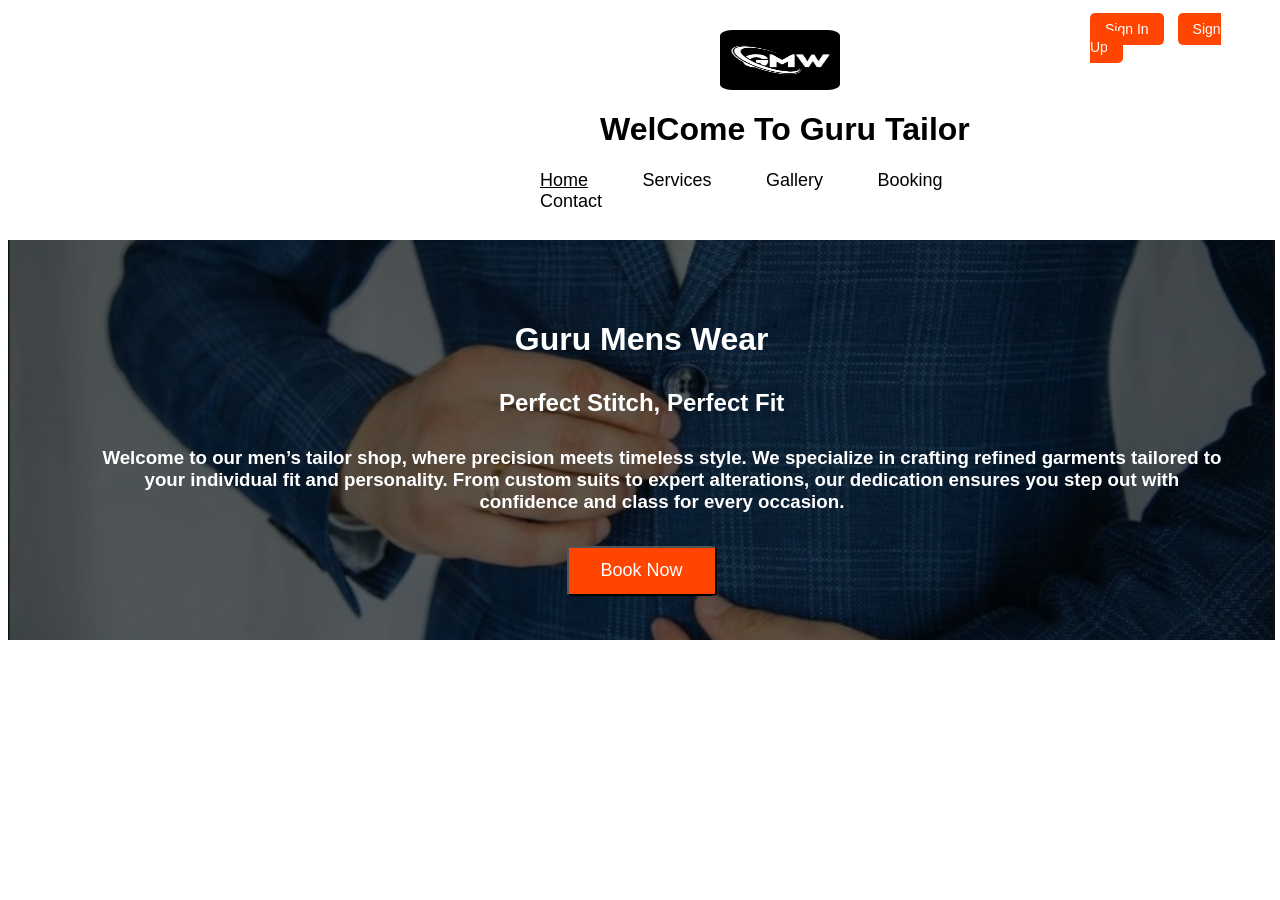
==== index.html @ c1e86f71 "First commit" ====
<!DOCTYPE html>
<html lang="en">
<head>
    <meta charset="UTF-8">
    <meta name="viewport" content="width=device-width, initial-scale=1.0">
    <link rel="stylesheet" href="homepage.css">
    <title>Guru Tailor</title>
    
</head>
<body>
    <div class="auth-buttons">
    <a href="signin.html" class="btn" style="background-color:orangered;">Sign In</a>
    <a href="signup.html" class="btn" style="background-color:orangered;">Sign Up</a>
</div>   
    <img src="logo gmw.jpg" style="height:60px; width:120px;border-radius:10%; position:absolute;left:720px;top:30px;" >
    <h1 id="greeting" label="greeting">WelCome To Guru Tailor</h1>
    <div id="negation">
        <a style="text-decoration: underline;" href="index.html">Home</a>
        <a href="service.html">Services</a>
        <a href="Gallery.html">Gallery</a>
        <a href="booking.html">Booking</a>
        <a href="ourcontact.html">Contact</a>
</div>
    <div id="body">
        <h1 style="height:36px; position:relative;top:60px;">Guru Mens Wear</h1>
        <h2 style="font-weight: bold ;position:relative;top:70px;">Perfect Stitch, Perfect Fit</h2>
        <h3 style="height:20px; position:relative;top:80px;left:90px;width:89%">Welcome to our men’s tailor shop, where precision meets timeless style. We specialize in crafting refined garments tailored to your individual fit and personality. From custom suits to expert alterations, our dedication ensures you step out with confidence and class for every occasion.</h3>
    
        <button onclick="window.location.href='order.html'" style="background-color:orangered;width:150px;height:50px;border-radius:5%;  color: white;font-size: large;position:relative;top: 140px;">Book Now</button>

    </div>
</body>
</html>
---- homepage.css ----
body {
    margin: 0;
    overflow-x: hidden;
}
#greeting{
    position:absolute;
    left:600px;
    top:90px;
font-family: 'Trebuchet MS', 'Lucida Sans Unicode', 'Lucida Grande', 'Lucida Sans', Arial, sans-serif;
}
#negation{
    font-size:large;
    position:absolute;
    top:170px;
    left:540px;
        width:545px;

}
a{
    margin-right:50px;
    font-family:'Gill Sans', 'Gill Sans MT', Calibri, 'Trebuchet MS', sans-serif;
    text-decoration: none;
    color:black;
    
}
#body{
    background-image: linear-gradient(rgba(0,0,0,0.5), rgba(0,0,0,0.5)),url(back.jpg);
     height: 400px;
    background-size: cover;
    background-position: center;
    color:white;
    position:absolute;
    top:240px;
    font-family:'Segoe UI', Tahoma, Geneva, Verdana, sans-serif;
    width:99%;
    left:8px;
    text-align:center;
}

.auth-buttons {
    position:absolute;
    top:20px;
    right: 20px;
    height:auto;
    width:170px;
}


.btn {
    
    color: white;
    padding: 8px 15px;
    text-decoration: none;
    margin-right: 10px;
    border-radius: 5px;
    font-size: 14px;
    font-weight: 500;
}
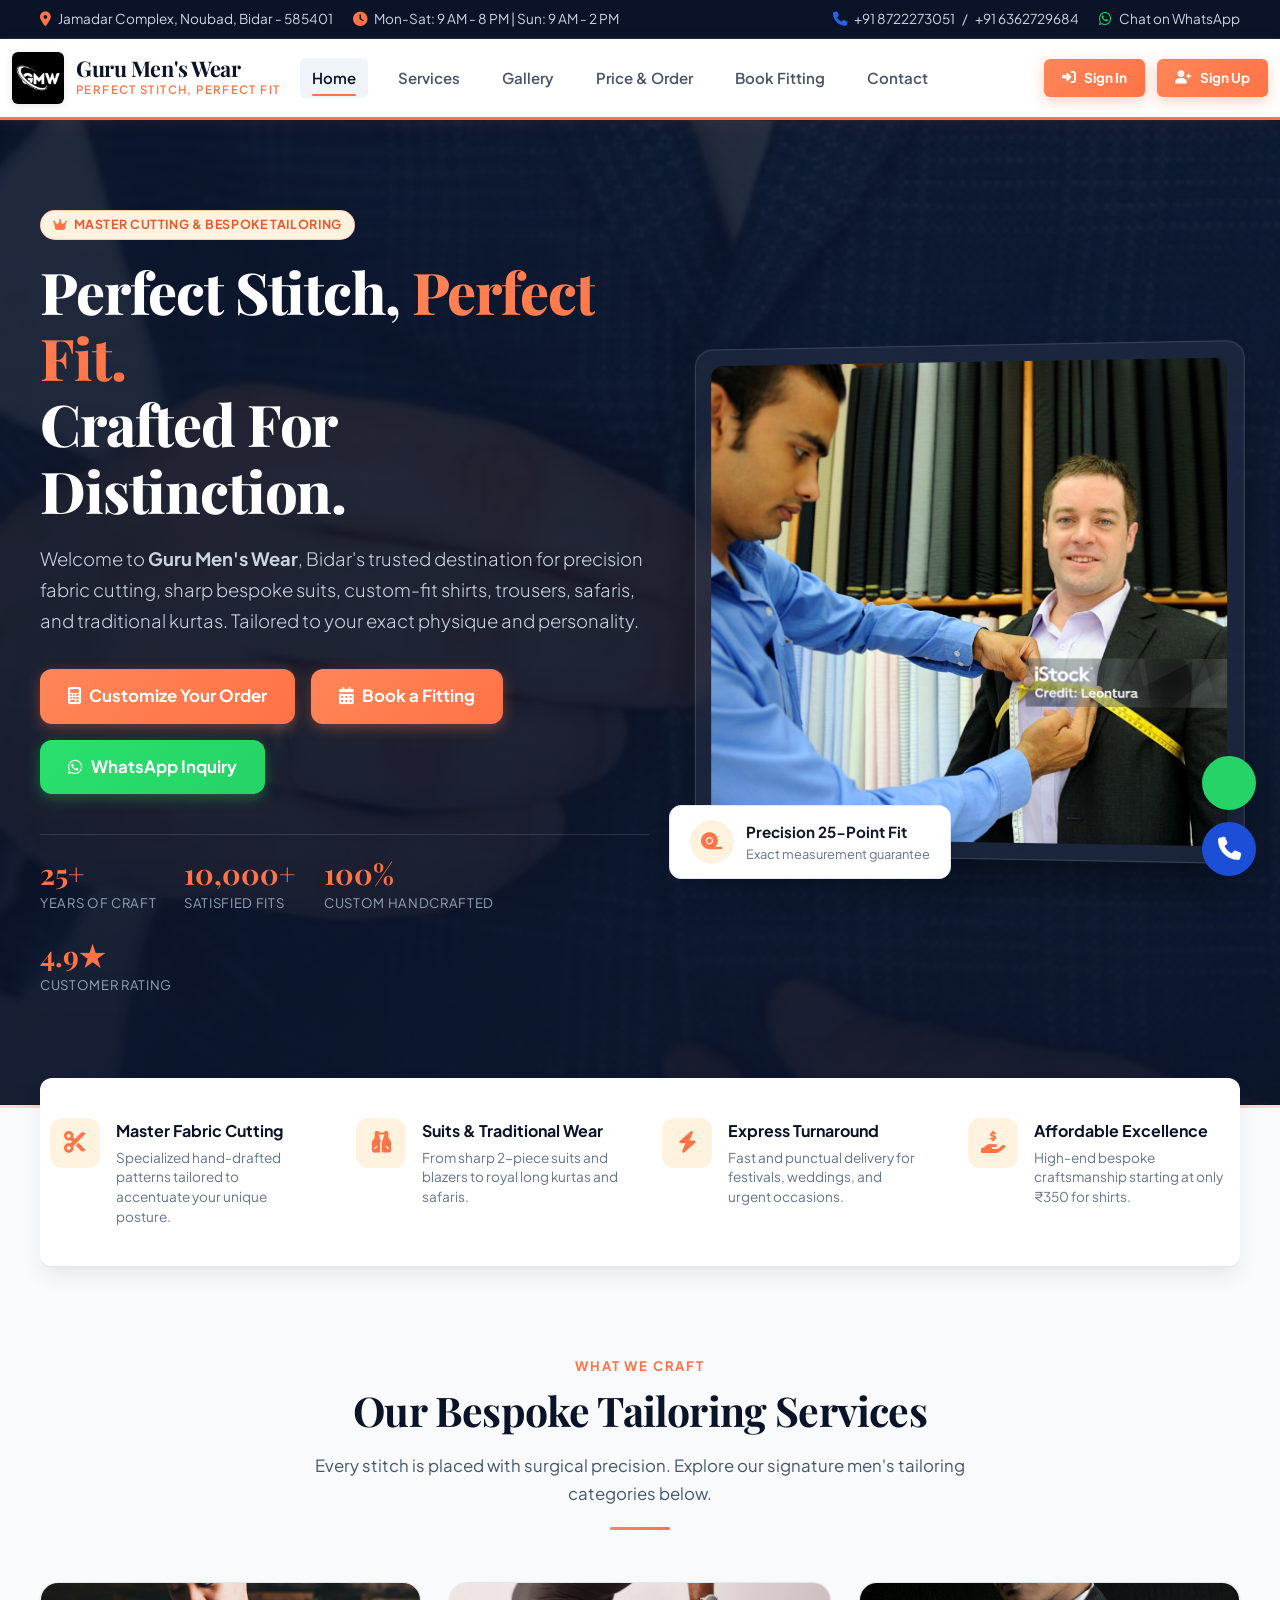
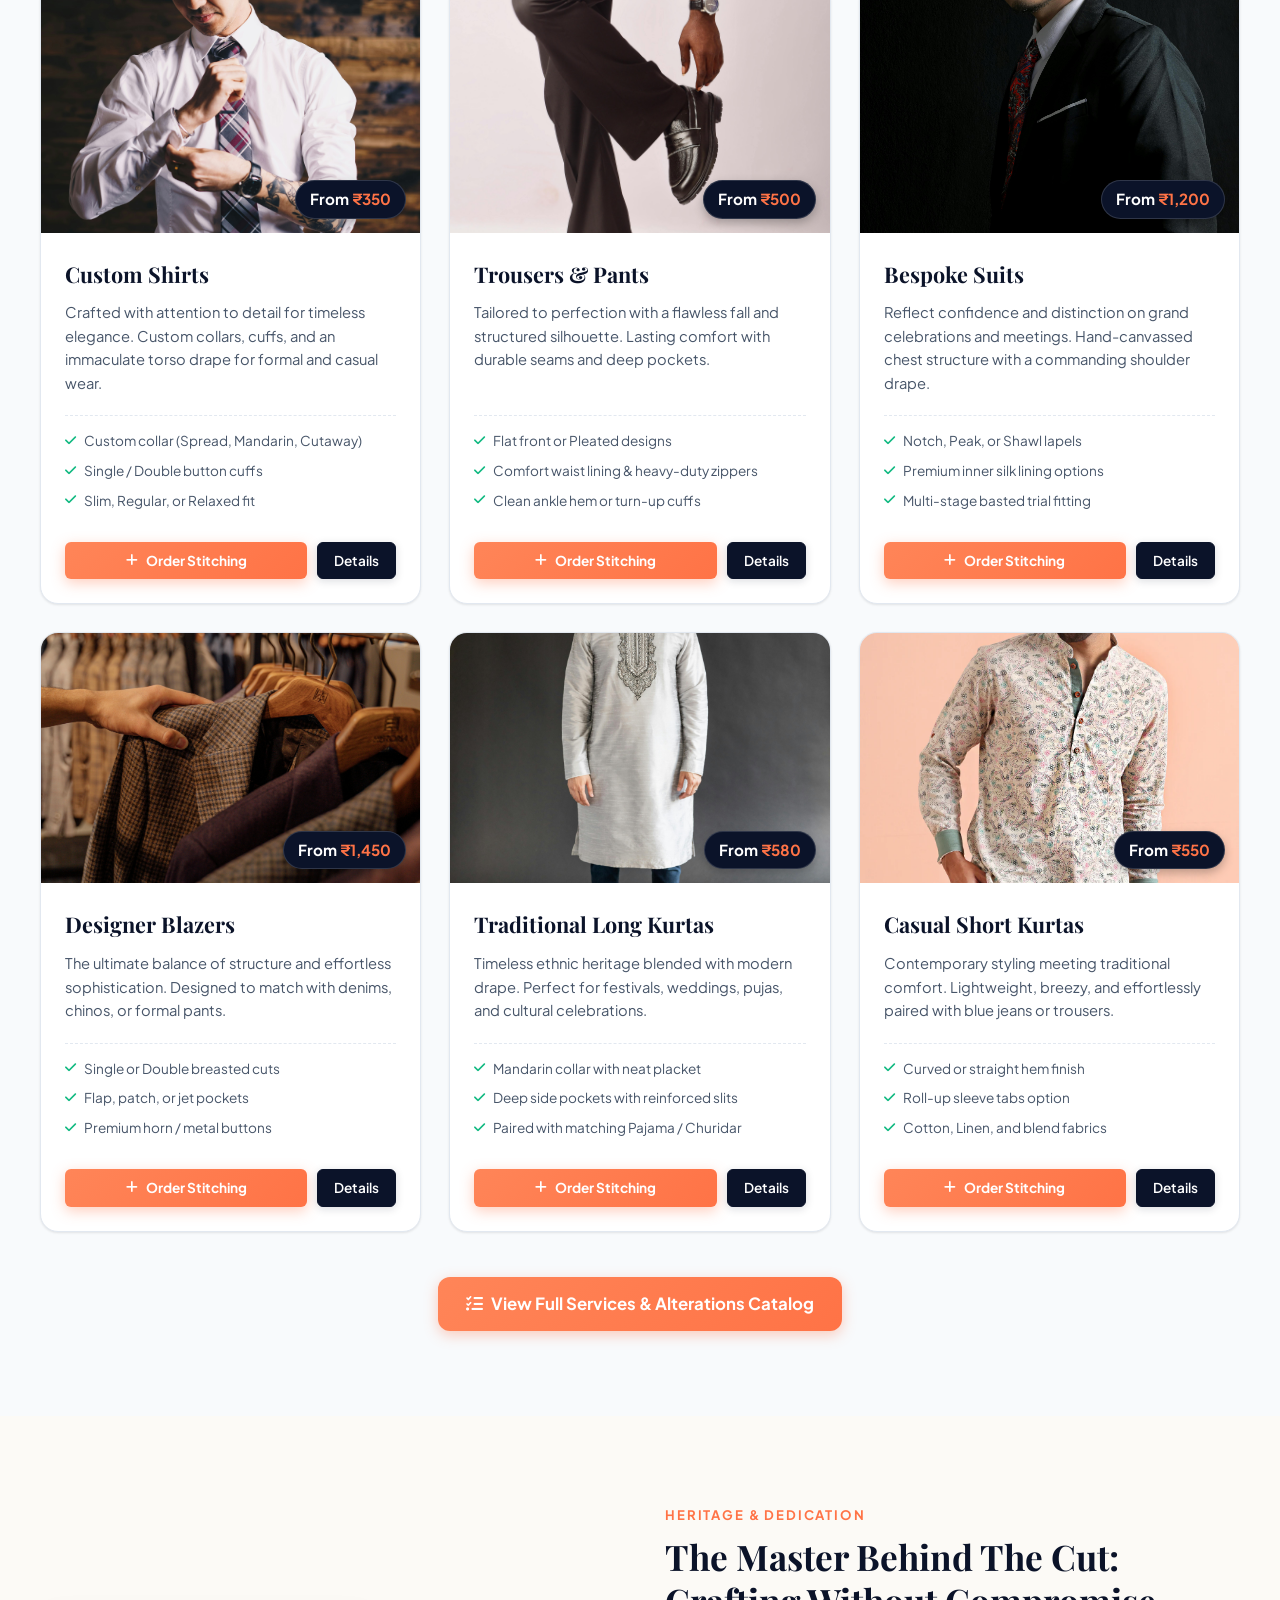
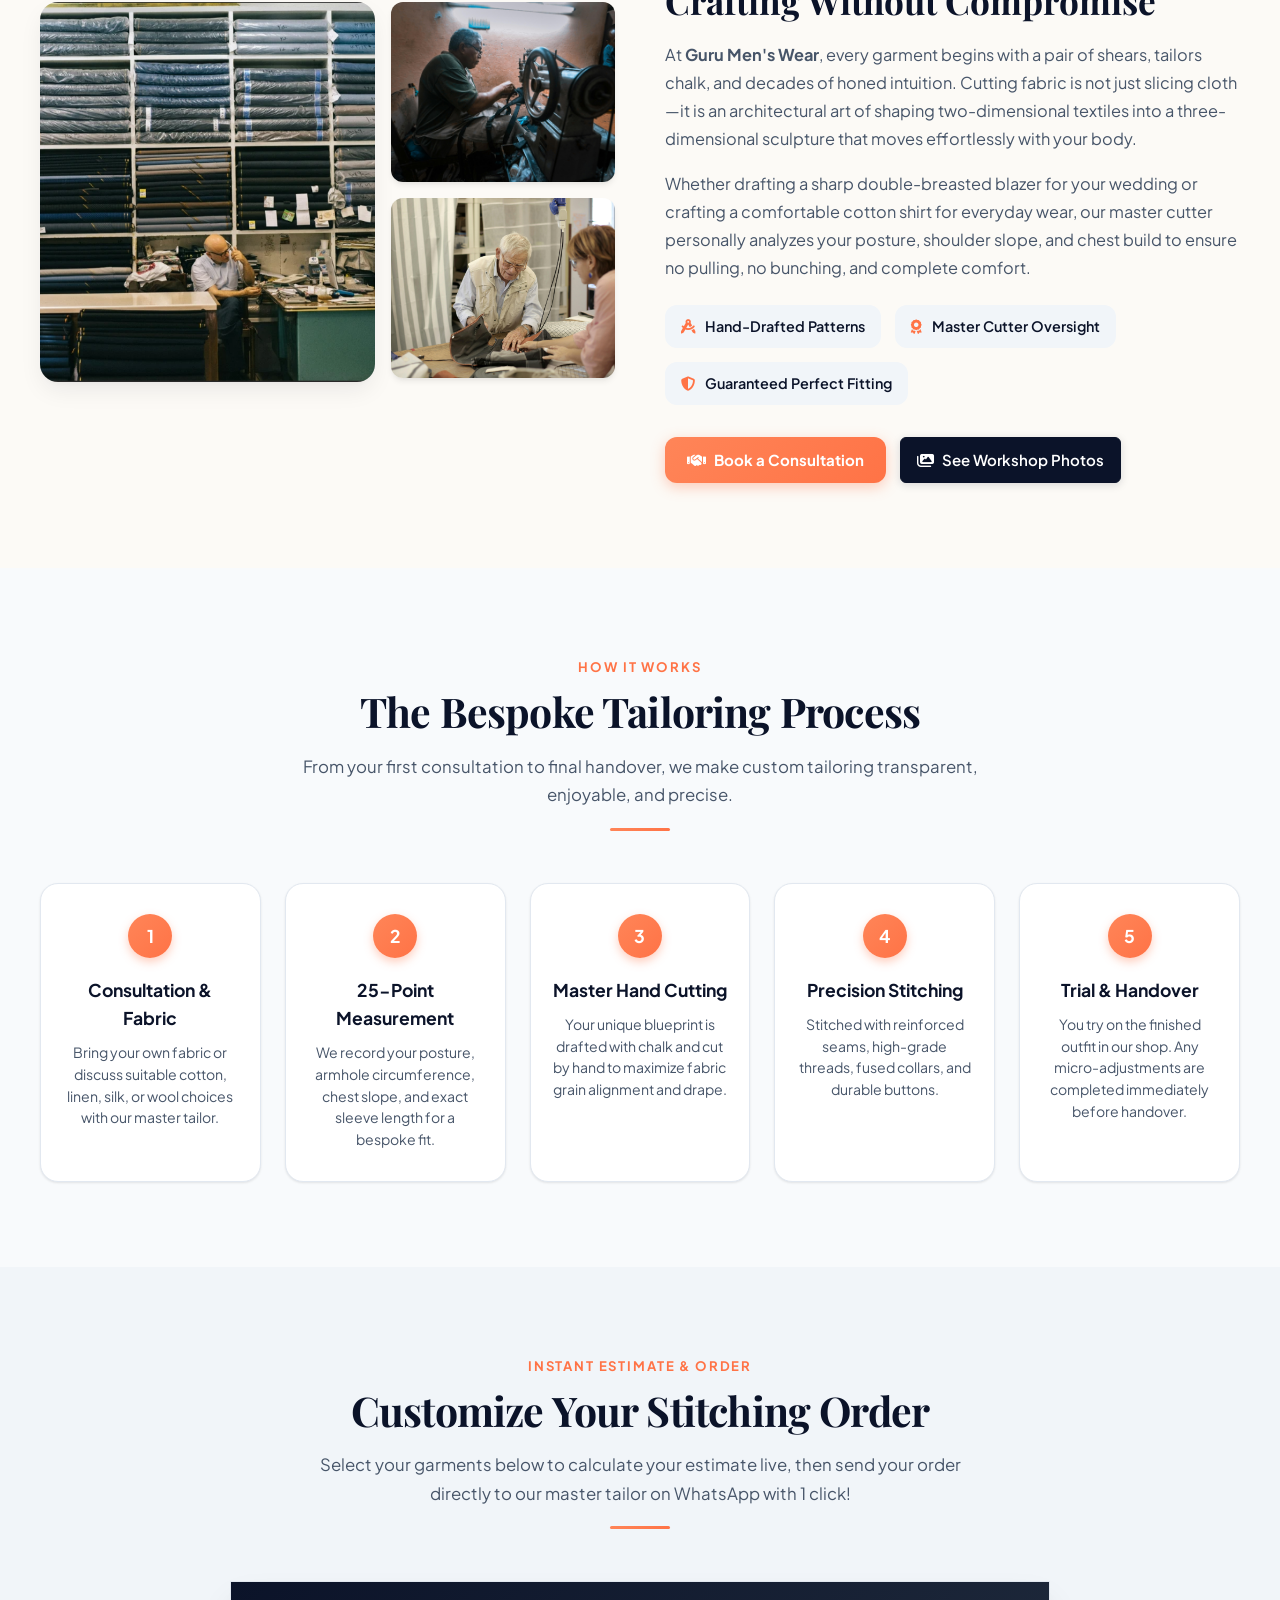
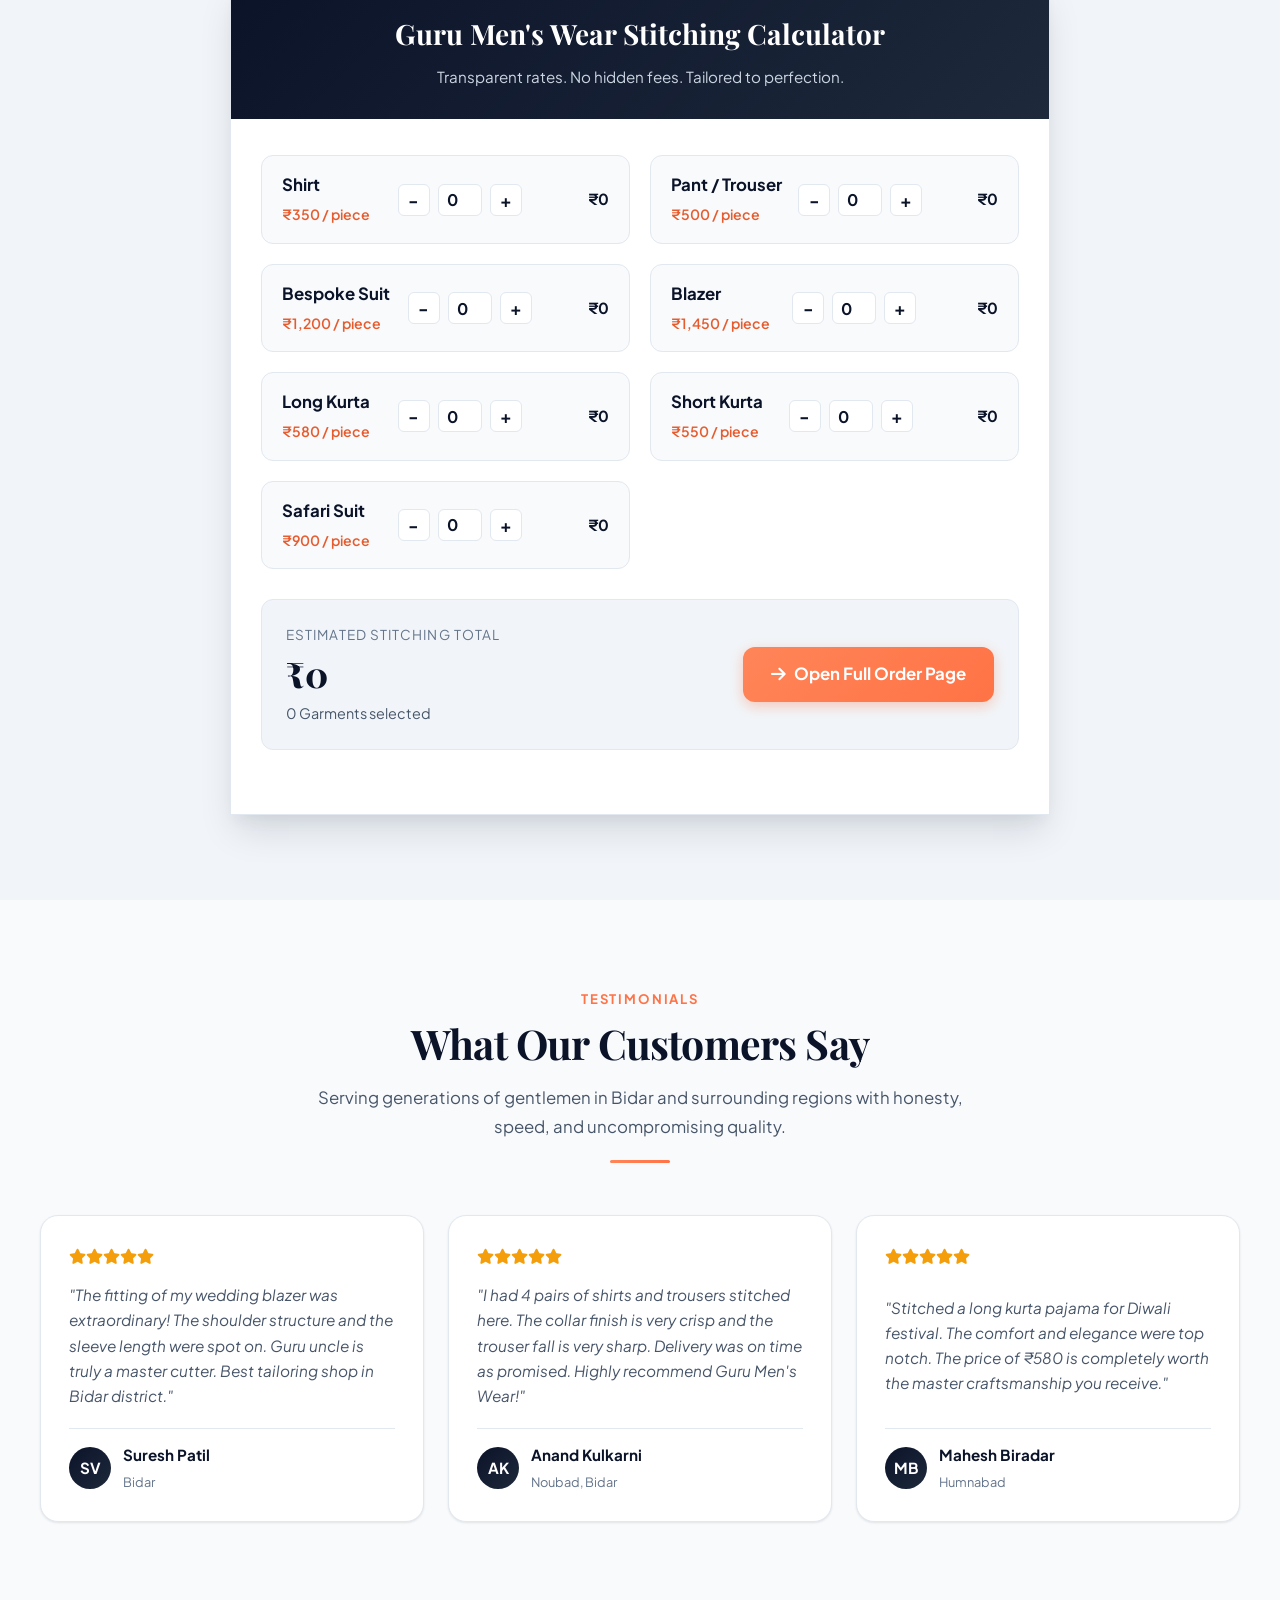
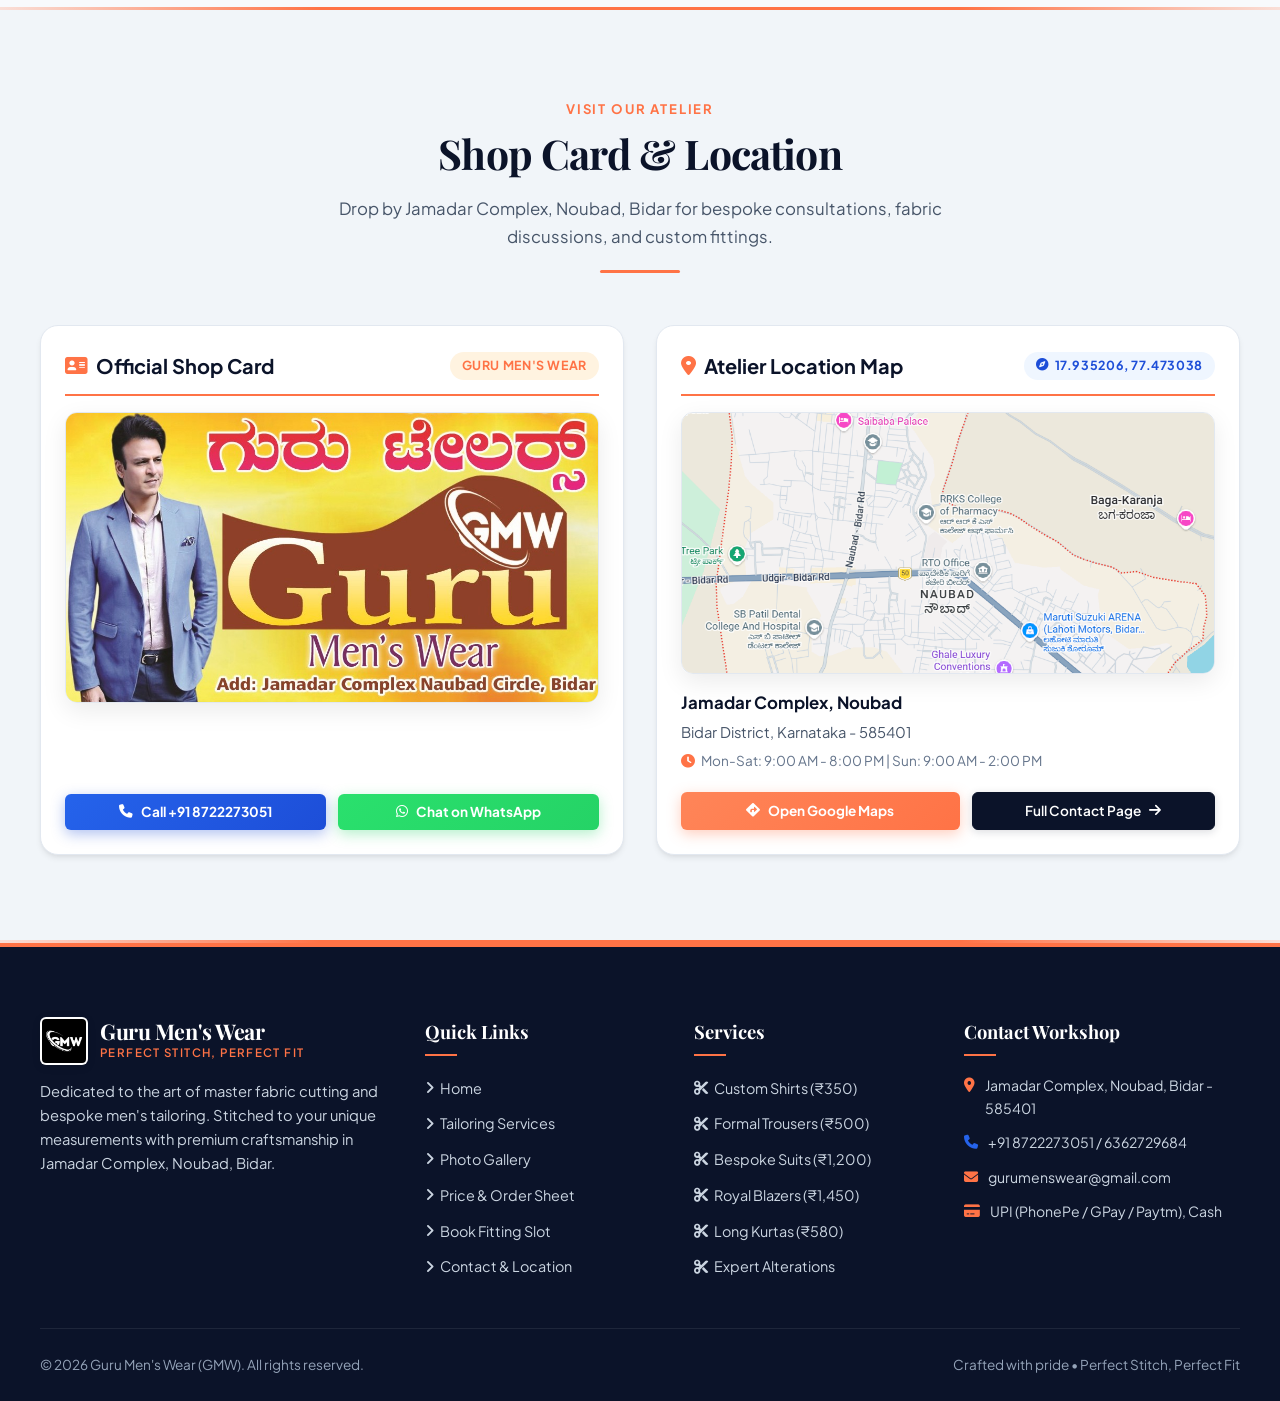
==== commit 3c0de667: "THis is our shop" ====
--- a/index.html
+++ b/index.html
@@ -3,31 +3,763 @@
 <head>
     <meta charset="UTF-8">
     <meta name="viewport" content="width=device-width, initial-scale=1.0">
-    <link rel="stylesheet" href="homepage.css">
-    <title>Guru Tailor</title>
+    <title>Guru Men's Wear | Master Tailoring & Bespoke Stitching | Bidar</title>
+    <meta name="description" content="Guru Men's Wear - Expert fabric cutting and bespoke tailoring in Jamadar Complex, Noubad, Bidar - 585401. Perfect fit suits, shirts, trousers, safaris, and traditional kurtas.">
     
+    <!-- Google Fonts & Font Awesome 6 -->
+    <link rel="stylesheet" href="https://cdnjs.cloudflare.com/ajax/libs/font-awesome/6.5.1/css/all.min.css">
+    <link rel="stylesheet" href="css/style.css?v=20260929_01">
 </head>
 <body>
-    <div class="auth-buttons">
-    <a href="signin.html" class="btn" style="background-color:orangered;">Sign In</a>
-    <a href="signup.html" class="btn" style="background-color:orangered;">Sign Up</a>
-</div>   
-    <img src="logo gmw.jpg" style="height:60px; width:120px;border-radius:10%; position:absolute;left:720px;top:30px;" >
-    <h1 id="greeting" label="greeting">WelCome To Guru Tailor</h1>
-    <div id="negation">
-        <a style="text-decoration: underline;" href="index.html">Home</a>
-        <a href="service.html">Services</a>
-        <a href="Gallery.html">Gallery</a>
-        <a href="booking.html">Booking</a>
-        <a href="ourcontact.html">Contact</a>
-</div>
-    <div id="body">
-        <h1 style="height:36px; position:relative;top:60px;">Guru Mens Wear</h1>
-        <h2 style="font-weight: bold ;position:relative;top:70px;">Perfect Stitch, Perfect Fit</h2>
-        <h3 style="height:20px; position:relative;top:80px;left:90px;width:89%">Welcome to our men’s tailor shop, where precision meets timeless style. We specialize in crafting refined garments tailored to your individual fit and personality. From custom suits to expert alterations, our dedication ensures you step out with confidence and class for every occasion.</h3>
-    
-        <button onclick="window.location.href='order.html'" style="background-color:orangered;width:150px;height:50px;border-radius:5%;  color: white;font-size: large;position:relative;top: 140px;">Book Now</button>
-
+
+    <!-- TOP ANNOUNCEMENT BAR -->
+    <header class="top-bar">
+        <div class="container">
+            <div class="top-bar-left">
+                <span class="top-bar-item"><i class="fa-solid fa-location-dot"></i> Jamadar Complex, Noubad, Bidar - 585401</span>
+                <span class="top-bar-item"><i class="fa-solid fa-clock"></i> Mon-Sat: 9 AM - 8 PM | Sun: 9 AM - 2 PM</span>
+            </div>
+            <div class="top-bar-right">
+                <span class="top-bar-item"><i class="fa-solid fa-phone" style="color: #2563eb !important;"></i> <a href="tel:+918722273051">+91 8722273051</a> / <a href="tel:+916362729684">+91 6362729684</a></span>
+                <span class="top-bar-item"><i class="fa-brands fa-whatsapp" style="color: #25d366 !important;"></i> <a href="https://wa.me/918722273051" target="_blank">Chat on WhatsApp</a></span>
+            </div>
+        </div>
+    </header>
+
+    <!-- STICKY NAVBAR -->
+    <nav class="navbar">
+        <div class="container">
+            <a href="index.html" class="brand-logo">
+                <img src="logo gmw.jpg" alt="Guru Men's Wear Logo">
+                <div class="brand-text">
+                    <span class="brand-title">Guru Men's Wear</span>
+                    <span class="brand-tagline">Perfect Stitch, Perfect Fit</span>
+                </div>
+            </a>
+
+            <!-- Desktop Menu (Single Line Aligned) -->
+            <ul class="nav-menu">
+                <li><a href="index.html" class="nav-link active">Home</a></li>
+                <li><a href="service.html" class="nav-link">Services</a></li>
+                <li><a href="gallery.html" class="nav-link">Gallery</a></li>
+                <li><a href="order.html" class="nav-link">Price & Order</a></li>
+                <li><a href="booking.html" class="nav-link">Book Fitting</a></li>
+                <li><a href="ourcontact.html" class="nav-link">Contact</a></li>
+            </ul>
+
+            <!-- ACTION BUTTONS: SIGN IN & SIGN UP (MOVED TO RIGHT) -->
+            <div class="nav-actions">
+                <a href="signin.html" class="btn btn-sm" style="background-color: #ff7346 !important; color: #ffffff !important; font-weight: 700; padding: 8px 18px; border-radius: 6px;"><i class="fa-solid fa-right-to-bracket"></i> Sign In</a>
+                <a href="signup.html" class="btn btn-sm" style="background-color: #ff7346 !important; color: #ffffff !important; font-weight: 700; padding: 8px 18px; border-radius: 6px;"><i class="fa-solid fa-user-plus"></i> Sign Up</a>
+                <button class="mobile-toggle" aria-label="Toggle navigation menu">
+                    <i class="fa-solid fa-bars"></i>
+                </button>
+            </div>
+        </div>
+    </nav>
+
+    <!-- MOBILE NAVIGATION DRAWER -->
+    <div class="mobile-nav">
+        <div class="mobile-nav-content">
+            <div class="brand-logo" style="margin-bottom: 15px;">
+                <img src="logo gmw.jpg" alt="Guru Men's Wear" style="height: 48px;">
+                <div class="brand-text">
+                    <span class="brand-title" style="font-size: 1.15rem;">Guru Men's Wear</span>
+                    <span class="brand-tagline">Perfect Stitch, Perfect Fit</span>
+                </div>
+            </div>
+            <div style="display: flex; gap: 8px; margin-bottom: 12px;">
+                <a href="signin.html" class="btn btn-sm" style="flex: 1; background-color: #ff7346 !important; color: white !important;"><i class="fa-solid fa-right-to-bracket"></i> Sign In</a>
+                <a href="signup.html" class="btn btn-sm" style="flex: 1; background-color: #ff7346 !important; color: white !important;"><i class="fa-solid fa-user-plus"></i> Sign Up</a>
+            </div>
+            <a href="index.html" class="mobile-nav-link active"><i class="fa-solid fa-house"></i> Home</a>
+            <a href="service.html" class="mobile-nav-link"><i class="fa-solid fa-shirt"></i> Services & Pricing</a>
+            <a href="gallery.html" class="mobile-nav-link"><i class="fa-solid fa-images"></i> Work & Shop Gallery</a>
+            <a href="order.html" class="mobile-nav-link"><i class="fa-solid fa-calculator"></i> Price & Order Calculator</a>
+            <a href="booking.html" class="mobile-nav-link"><i class="fa-solid fa-calendar-check"></i> Book an Appointment</a>
+            <a href="ourcontact.html" class="mobile-nav-link"><i class="fa-solid fa-location-dot"></i> Contact & Location</a>
+            <hr style="border: 0; border-top: 1px solid var(--border-color); margin: 10px 0;">
+            <a href="https://wa.me/918722273051" class="btn btn-whatsapp" target="_blank"><i class="fa-brands fa-whatsapp"></i> Chat with Master Tailor</a>
+            <a href="tel:+918722273051" class="btn btn-call" style="background-color: #1d4ed8 !important;"><i class="fa-solid fa-phone"></i> Call Shop Now</a>
+        </div>
     </div>
+
+    <!-- HERO SECTION -->
+    <header class="hero">
+        <div class="container">
+            <div class="hero-grid">
+                <div class="hero-content">
+                    <div class="hero-pill">
+                        <span class="badge badge-gold" style="background: #fff3e0; color: #e65c2e; border: 1px solid rgba(255,115,70,0.3);"><i class="fa-solid fa-crown" style="color: #ff7346;"></i> Master Cutting & Bespoke Tailoring</span>
+                    </div>
+                    <h1 class="hero-title">
+                        Perfect Stitch, <span style="background: linear-gradient(135deg, #ff8558 0%, #ff7346 100%); -webkit-background-clip: text; -webkit-text-fill-color: transparent;">Perfect Fit.</span><br>Crafted For Distinction.
+                    </h1>
+                    <p class="hero-subtitle">
+                        Welcome to <strong>Guru Men's Wear</strong>, Bidar's trusted destination for precision fabric cutting, sharp bespoke suits, custom-fit shirts, trousers, safaris, and traditional kurtas. Tailored to your exact physique and personality.
+                    </p>
+                    <div class="hero-actions">
+                        <a href="order.html" class="btn btn-lg" style="background-color: #ff7346 !important; color: #ffffff !important; font-weight: 700;"><i class="fa-solid fa-calculator"></i> Customize Your Order</a>
+                        <a href="booking.html" class="btn btn-lg" style="background-color: #ff7346 !important; color: #ffffff !important; font-weight: 700;"><i class="fa-solid fa-calendar-days"></i> Book a Fitting</a>
+                        <a href="https://wa.me/918722273051?text=Hello%20Guru%20Mens%20Wear,%20I%20would%20like%20to%20inquire%20about%20tailoring%20services." target="_blank" class="btn btn-whatsapp btn-lg"><i class="fa-brands fa-whatsapp"></i> WhatsApp Inquiry</a>
+                    </div>
+                    <div class="hero-stats">
+                        <div class="stat-item">
+                            <span class="stat-number">25+</span>
+                            <span class="stat-label">Years of Craft</span>
+                        </div>
+                        <div class="stat-item">
+                            <span class="stat-number">10,000+</span>
+                            <span class="stat-label">Satisfied Fits</span>
+                        </div>
+                        <div class="stat-item">
+                            <span class="stat-number">100%</span>
+                            <span class="stat-label">Custom Handcrafted</span>
+                        </div>
+                        <div class="stat-item">
+                            <span class="stat-number">4.9★</span>
+                            <span class="stat-label">Customer Rating</span>
+                        </div>
+                    </div>
+                </div>
+
+                <!-- Visual Showcase Card -->
+                <div class="hero-card-preview">
+                    <div class="hero-card-main">
+                        <img src="b 1 measure.jpg" alt="Master tailor taking measurements" class="hero-card-img">
+                    </div>
+                    <div class="hero-float-badge">
+                        <div class="hero-float-icon">
+                            <i class="fa-solid fa-tape"></i>
+                        </div>
+                        <div>
+                            <div style="font-weight: 700; font-size: 0.95rem;">Precision 25-Point Fit</div>
+                            <div style="font-size: 0.8rem; color: var(--text-muted);">Exact measurement guarantee</div>
+                        </div>
+                    </div>
+                </div>
+            </div>
+        </div>
+    </header>
+
+    <!-- FULL ORANGE LINE TERMINAL -->
+    <div class="terminal-orange-line"></div>
+
+    <!-- TRUST & HIGHLIGHTS STRIP -->
+    <div class="container">
+        <section class="features-strip">
+            <div class="features-grid">
+                <div class="feature-box">
+                    <div class="feature-icon-wrap"><i class="fa-solid fa-scissors"></i></div>
+                    <div class="feature-info">
+                        <h4>Master Fabric Cutting</h4>
+                        <p>Specialized hand-drafted patterns tailored to accentuate your unique posture.</p>
+                    </div>
+                </div>
+                <div class="feature-box">
+                    <div class="feature-icon-wrap"><i class="fa-solid fa-vest"></i></div>
+                    <div class="feature-info">
+                        <h4>Suits & Traditional Wear</h4>
+                        <p>From sharp 2-piece suits and blazers to royal long kurtas and safaris.</p>
+                    </div>
+                </div>
+                <div class="feature-box">
+                    <div class="feature-icon-wrap"><i class="fa-solid fa-bolt"></i></div>
+                    <div class="feature-info">
+                        <h4>Express Turnaround</h4>
+                        <p>Fast and punctual delivery for festivals, weddings, and urgent occasions.</p>
+                    </div>
+                </div>
+                <div class="feature-box">
+                    <div class="feature-icon-wrap"><i class="fa-solid fa-hand-holding-dollar"></i></div>
+                    <div class="feature-info">
+                        <h4>Affordable Excellence</h4>
+                        <p>High-end bespoke craftsmanship starting at only ₹350 for shirts.</p>
+                    </div>
+                </div>
+            </div>
+        </section>
+    </div>
+
+    <!-- SERVICES SHOWCASE -->
+    <section class="section" id="services">
+        <div class="container">
+            <div class="section-header">
+                <span class="section-tag">What We Craft</span>
+                <h2 class="section-title">Our Bespoke Tailoring Services</h2>
+                <p class="section-desc">Every stitch is placed with surgical precision. Explore our signature men's tailoring categories below.</p>
+                <div class="divider-gold"></div>
+            </div>
+
+            <div class="services-grid">
+                <!-- Shirt -->
+                <div class="service-card">
+                    <div class="service-img-wrap">
+                        <img src="n shirt.jpg" alt="Custom tailored formal and casual shirt">
+                        <div class="service-price-tag">From <span>₹350</span></div>
+                    </div>
+                    <div class="service-body">
+                        <h3 class="service-title">Custom Shirts</h3>
+                        <p class="service-desc">Crafted with attention to detail for timeless elegance. Custom collars, cuffs, and an immaculate torso drape for formal and casual wear.</p>
+                        <ul class="service-features">
+                            <li><i class="fa-solid fa-check"></i> Custom collar (Spread, Mandarin, Cutaway)</li>
+                            <li><i class="fa-solid fa-check"></i> Single / Double button cuffs</li>
+                            <li><i class="fa-solid fa-check"></i> Slim, Regular, or Relaxed fit</li>
+                        </ul>
+                        <div class="service-footer">
+                            <a href="order.html" class="btn btn-primary btn-sm" style="flex: 1;"><i class="fa-solid fa-plus"></i> Order Stitching</a>
+                            <a href="service.html#shirt" class="btn btn-details btn-sm">Details</a>
+                        </div>
+                    </div>
+                </div>
+
+                <!-- Trouser / Pant -->
+                <div class="service-card">
+                    <div class="service-img-wrap">
+                        <img src="n pant.jpg" alt="Tailored formal trousers and chinos">
+                        <div class="service-price-tag">From <span>₹500</span></div>
+                    </div>
+                    <div class="service-body">
+                        <h3 class="service-title">Trousers & Pants</h3>
+                        <p class="service-desc">Tailored to perfection with a flawless fall and structured silhouette. Lasting comfort with durable seams and deep pockets.</p>
+                        <ul class="service-features">
+                            <li><i class="fa-solid fa-check"></i> Flat front or Pleated designs</li>
+                            <li><i class="fa-solid fa-check"></i> Comfort waist lining & heavy-duty zippers</li>
+                            <li><i class="fa-solid fa-check"></i> Clean ankle hem or turn-up cuffs</li>
+                        </ul>
+                        <div class="service-footer">
+                            <a href="order.html" class="btn btn-primary btn-sm" style="flex: 1;"><i class="fa-solid fa-plus"></i> Order Stitching</a>
+                            <a href="service.html#pant" class="btn btn-details btn-sm">Details</a>
+                        </div>
+                    </div>
+                </div>
+
+                <!-- Bespoke Suit -->
+                <div class="service-card">
+                    <div class="service-img-wrap">
+                        <img src="n suit.jpg" alt="Two piece and three piece bespoke suit">
+                        <div class="service-price-tag">From <span>₹1,200</span></div>
+                    </div>
+                    <div class="service-body">
+                        <h3 class="service-title">Bespoke Suits</h3>
+                        <p class="service-desc">Reflect confidence and distinction on grand celebrations and meetings. Hand-canvassed chest structure with a commanding shoulder drape.</p>
+                        <ul class="service-features">
+                            <li><i class="fa-solid fa-check"></i> Notch, Peak, or Shawl lapels</li>
+                            <li><i class="fa-solid fa-check"></i> Premium inner silk lining options</li>
+                            <li><i class="fa-solid fa-check"></i> Multi-stage basted trial fitting</li>
+                        </ul>
+                        <div class="service-footer">
+                            <a href="order.html" class="btn btn-primary btn-sm" style="flex: 1;"><i class="fa-solid fa-plus"></i> Order Stitching</a>
+                            <a href="service.html#suit" class="btn btn-details btn-sm">Details</a>
+                        </div>
+                    </div>
+                </div>
+
+                <!-- Blazer -->
+                <div class="service-card">
+                    <div class="service-img-wrap">
+                        <img src="n blezer.jpg" alt="Tailored casual and formal blazer">
+                        <div class="service-price-tag">From <span>₹1,450</span></div>
+                    </div>
+                    <div class="service-body">
+                        <h3 class="service-title">Designer Blazers</h3>
+                        <p class="service-desc">The ultimate balance of structure and effortless sophistication. Designed to match with denims, chinos, or formal pants.</p>
+                        <ul class="service-features">
+                            <li><i class="fa-solid fa-check"></i> Single or Double breasted cuts</li>
+                            <li><i class="fa-solid fa-check"></i> Flap, patch, or jet pockets</li>
+                            <li><i class="fa-solid fa-check"></i> Premium horn / metal buttons</li>
+                        </ul>
+                        <div class="service-footer">
+                            <a href="order.html" class="btn btn-primary btn-sm" style="flex: 1;"><i class="fa-solid fa-plus"></i> Order Stitching</a>
+                            <a href="service.html#blezer" class="btn btn-details btn-sm">Details</a>
+                        </div>
+                    </div>
+                </div>
+
+                <!-- Long Kurta -->
+                <div class="service-card">
+                    <div class="service-img-wrap">
+                        <img src="n l kurta.jpg" alt="Traditional Indian long kurta">
+                        <div class="service-price-tag">From <span>₹580</span></div>
+                    </div>
+                    <div class="service-body">
+                        <h3 class="service-title">Traditional Long Kurtas</h3>
+                        <p class="service-desc">Timeless ethnic heritage blended with modern drape. Perfect for festivals, weddings, pujas, and cultural celebrations.</p>
+                        <ul class="service-features">
+                            <li><i class="fa-solid fa-check"></i> Mandarin collar with neat placket</li>
+                            <li><i class="fa-solid fa-check"></i> Deep side pockets with reinforced slits</li>
+                            <li><i class="fa-solid fa-check"></i> Paired with matching Pajama / Churidar</li>
+                        </ul>
+                        <div class="service-footer">
+                            <a href="order.html" class="btn btn-primary btn-sm" style="flex: 1;"><i class="fa-solid fa-plus"></i> Order Stitching</a>
+                            <a href="service.html#lkurta" class="btn btn-details btn-sm">Details</a>
+                        </div>
+                    </div>
+                </div>
+
+                <!-- Short Kurta -->
+                <div class="service-card">
+                    <div class="service-img-wrap">
+                        <img src="n s kurta.webp" alt="Modern short kurta for men">
+                        <div class="service-price-tag">From <span>₹550</span></div>
+                    </div>
+                    <div class="service-body">
+                        <h3 class="service-title">Casual Short Kurtas</h3>
+                        <p class="service-desc">Contemporary styling meeting traditional comfort. Lightweight, breezy, and effortlessly paired with blue jeans or trousers.</p>
+                        <ul class="service-features">
+                            <li><i class="fa-solid fa-check"></i> Curved or straight hem finish</li>
+                            <li><i class="fa-solid fa-check"></i> Roll-up sleeve tabs option</li>
+                            <li><i class="fa-solid fa-check"></i> Cotton, Linen, and blend fabrics</li>
+                        </ul>
+                        <div class="service-footer">
+                            <a href="order.html" class="btn btn-primary btn-sm" style="flex: 1;"><i class="fa-solid fa-plus"></i> Order Stitching</a>
+                            <a href="service.html#skurta" class="btn btn-details btn-sm">Details</a>
+                        </div>
+                    </div>
+                </div>
+            </div>
+
+            <div style="text-align: center; margin-top: 45px;">
+                <a href="service.html" class="btn btn-primary btn-lg"><i class="fa-solid fa-list-check"></i> View Full Services & Alterations Catalog</a>
+            </div>
+        </div>
+    </section>
+
+    <!-- MASTER TAILOR STORY -->
+    <section class="section section-warm">
+        <div class="container">
+            <div class="story-grid">
+                <div class="story-img-collage">
+                    <img src="2 men t shop.png" alt="In shop consultation with customer" class="story-img-main">
+                    <div>
+                        <img src="t m s image.jpg" alt="Tailor precision fabric cutting" class="story-img-sub">
+                        <img src="r t s image.jpg" alt="Sewing machine workshop" class="story-img-sub">
+                    </div>
+                </div>
+
+                <div class="story-content">
+                    <span class="section-tag">Heritage & Dedication</span>
+                    <h3>The Master Behind The Cut: Crafting Without Compromise</h3>
+                    <p>
+                        At <strong>Guru Men's Wear</strong>, every garment begins with a pair of shears, tailors chalk, and decades of honed intuition. Cutting fabric is not just slicing cloth—it is an architectural art of shaping two-dimensional textiles into a three-dimensional sculpture that moves effortlessly with your body.
+                    </p>
+                    <p>
+                        Whether drafting a sharp double-breasted blazer for your wedding or crafting a comfortable cotton shirt for everyday wear, our master cutter personally analyzes your posture, shoulder slope, and chest build to ensure no pulling, no bunching, and complete comfort.
+                    </p>
+
+                    <div class="story-badges">
+                        <div class="story-badge-item">
+                            <i class="fa-solid fa-compass-drafting"></i>
+                            <span>Hand-Drafted Patterns</span>
+                        </div>
+                        <div class="story-badge-item">
+                            <i class="fa-solid fa-award"></i>
+                            <span>Master Cutter Oversight</span>
+                        </div>
+                        <div class="story-badge-item">
+                            <i class="fa-solid fa-shield-halved"></i>
+                            <span>Guaranteed Perfect Fitting</span>
+                        </div>
+                    </div>
+
+                    <div style="display: flex; gap: 14px; flex-wrap: wrap;">
+                        <a href="booking.html" class="btn btn-primary"><i class="fa-solid fa-handshake"></i> Book a Consultation</a>
+                        <a href="gallery.html" class="btn btn-outline"><i class="fa-solid fa-images"></i> See Workshop Photos</a>
+                    </div>
+                </div>
+            </div>
+        </div>
+    </section>
+
+    <!-- THE 5-STEP BESPOKE JOURNEY -->
+    <section class="section">
+        <div class="container">
+            <div class="section-header">
+                <span class="section-tag">How It Works</span>
+                <h2 class="section-title">The Bespoke Tailoring Process</h2>
+                <p class="section-desc">From your first consultation to final handover, we make custom tailoring transparent, enjoyable, and precise.</p>
+                <div class="divider-gold"></div>
+            </div>
+
+            <div class="process-grid">
+                <div class="process-step">
+                    <div class="step-number">1</div>
+                    <h4 class="step-title">Consultation & Fabric</h4>
+                    <p class="step-desc">Bring your own fabric or discuss suitable cotton, linen, silk, or wool choices with our master tailor.</p>
+                </div>
+
+                <div class="process-step">
+                    <div class="step-number">2</div>
+                    <h4 class="step-title">25-Point Measurement</h4>
+                    <p class="step-desc">We record your posture, armhole circumference, chest slope, and exact sleeve length for a bespoke fit.</p>
+                </div>
+
+                <div class="process-step">
+                    <div class="step-number">3</div>
+                    <h4 class="step-title">Master Hand Cutting</h4>
+                    <p class="step-desc">Your unique blueprint is drafted with chalk and cut by hand to maximize fabric grain alignment and drape.</p>
+                </div>
+
+                <div class="process-step">
+                    <div class="step-number">4</div>
+                    <h4 class="step-title">Precision Stitching</h4>
+                    <p class="step-desc">Stitched with reinforced seams, high-grade threads, fused collars, and durable buttons.</p>
+                </div>
+
+                <div class="process-step">
+                    <div class="step-number">5</div>
+                    <h4 class="step-title">Trial & Handover</h4>
+                    <p class="step-desc">You try on the finished outfit in our shop. Any micro-adjustments are completed immediately before handover.</p>
+                </div>
+            </div>
+        </div>
+    </section>
+
+    <!-- INTERACTIVE ORDER & PRICE CALCULATOR TEASER -->
+    <section class="section section-alt">
+        <div class="container container-narrow">
+            <div class="section-header">
+                <span class="section-tag">Instant Estimate & Order</span>
+                <h2 class="section-title">Customize Your Stitching Order</h2>
+                <p class="section-desc">Select your garments below to calculate your estimate live, then send your order directly to our master tailor on WhatsApp with 1 click!</p>
+                <div class="divider-gold"></div>
+            </div>
+
+            <!-- LIVE CALCULATOR COMPONENT -->
+            <div class="calc-wrapper">
+                <div class="calc-header">
+                    <h3>Guru Men's Wear Stitching Calculator</h3>
+                    <p>Transparent rates. No hidden fees. Tailored to perfection.</p>
+                </div>
+
+                <div class="calc-body">
+                    <div class="calc-grid">
+                        <!-- Shirt -->
+                        <div class="calc-item-card" data-name="Shirt" data-price="350">
+                            <div class="calc-item-info">
+                                <h4>Shirt</h4>
+                                <span class="item-unit-price">₹350 / piece</span>
+                            </div>
+                            <div class="calc-stepper">
+                                <button type="button" class="calc-btn minus" aria-label="Decrease quantity">-</button>
+                                <input type="number" class="calc-qty-input" value="0" min="0">
+                                <button type="button" class="calc-btn plus" aria-label="Increase quantity">+</button>
+                            </div>
+                            <div class="calc-item-total">₹0</div>
+                        </div>
+
+                        <!-- Pant -->
+                        <div class="calc-item-card" data-name="Pant / Trouser" data-price="500">
+                            <div class="calc-item-info">
+                                <h4>Pant / Trouser</h4>
+                                <span class="item-unit-price">₹500 / piece</span>
+                            </div>
+                            <div class="calc-stepper">
+                                <button type="button" class="calc-btn minus" aria-label="Decrease quantity">-</button>
+                                <input type="number" class="calc-qty-input" value="0" min="0">
+                                <button type="button" class="calc-btn plus" aria-label="Increase quantity">+</button>
+                            </div>
+                            <div class="calc-item-total">₹0</div>
+                        </div>
+
+                        <!-- Suit -->
+                        <div class="calc-item-card" data-name="Bespoke Suit" data-price="1200">
+                            <div class="calc-item-info">
+                                <h4>Bespoke Suit</h4>
+                                <span class="item-unit-price">₹1,200 / piece</span>
+                            </div>
+                            <div class="calc-stepper">
+                                <button type="button" class="calc-btn minus" aria-label="Decrease quantity">-</button>
+                                <input type="number" class="calc-qty-input" value="0" min="0">
+                                <button type="button" class="calc-btn plus" aria-label="Increase quantity">+</button>
+                            </div>
+                            <div class="calc-item-total">₹0</div>
+                        </div>
+
+                        <!-- Blazer -->
+                        <div class="calc-item-card" data-name="Blazer" data-price="1450">
+                            <div class="calc-item-info">
+                                <h4>Blazer</h4>
+                                <span class="item-unit-price">₹1,450 / piece</span>
+                            </div>
+                            <div class="calc-stepper">
+                                <button type="button" class="calc-btn minus" aria-label="Decrease quantity">-</button>
+                                <input type="number" class="calc-qty-input" value="0" min="0">
+                                <button type="button" class="calc-btn plus" aria-label="Increase quantity">+</button>
+                            </div>
+                            <div class="calc-item-total">₹0</div>
+                        </div>
+
+                        <!-- Long Kurta -->
+                        <div class="calc-item-card" data-name="Long Kurta" data-price="580">
+                            <div class="calc-item-info">
+                                <h4>Long Kurta</h4>
+                                <span class="item-unit-price">₹580 / piece</span>
+                            </div>
+                            <div class="calc-stepper">
+                                <button type="button" class="calc-btn minus" aria-label="Decrease quantity">-</button>
+                                <input type="number" class="calc-qty-input" value="0" min="0">
+                                <button type="button" class="calc-btn plus" aria-label="Increase quantity">+</button>
+                            </div>
+                            <div class="calc-item-total">₹0</div>
+                        </div>
+
+                        <!-- Short Kurta -->
+                        <div class="calc-item-card" data-name="Short Kurta" data-price="550">
+                            <div class="calc-item-info">
+                                <h4>Short Kurta</h4>
+                                <span class="item-unit-price">₹550 / piece</span>
+                            </div>
+                            <div class="calc-stepper">
+                                <button type="button" class="calc-btn minus" aria-label="Decrease quantity">-</button>
+                                <input type="number" class="calc-qty-input" value="0" min="0">
+                                <button type="button" class="calc-btn plus" aria-label="Increase quantity">+</button>
+                            </div>
+                            <div class="calc-item-total">₹0</div>
+                        </div>
+
+                        <!-- Safari -->
+                        <div class="calc-item-card" data-name="Safari Suit" data-price="900">
+                            <div class="calc-item-info">
+                                <h4>Safari Suit</h4>
+                                <span class="item-unit-price">₹900 / piece</span>
+                            </div>
+                            <div class="calc-stepper">
+                                <button type="button" class="calc-btn minus" aria-label="Decrease quantity">-</button>
+                                <input type="number" class="calc-qty-input" value="0" min="0">
+                                <button type="button" class="calc-btn plus" aria-label="Increase quantity">+</button>
+                            </div>
+                            <div class="calc-item-total">₹0</div>
+                        </div>
+                    </div>
+
+                    <!-- Live Total Box -->
+                    <div class="calc-summary-box">
+                        <div class="summary-details">
+                            <span class="summary-label">Estimated Stitching Total</span>
+                            <span class="summary-amount" id="calcTotalAmount">₹0</span>
+                            <span class="summary-count" id="calcTotalCount">0 Garments selected</span>
+                        </div>
+                        <a href="order.html" class="btn btn-primary btn-lg"><i class="fa-solid fa-arrow-right"></i> Open Full Order Page</a>
+                    </div>
+                </div>
+            </div>
+        </div>
+    </section>
+
+    <!-- TESTIMONIALS -->
+    <section class="section">
+        <div class="container">
+            <div class="section-header">
+                <span class="section-tag">Testimonials</span>
+                <h2 class="section-title">What Our Customers Say</h2>
+                <p class="section-desc">Serving generations of gentlemen in Bidar and surrounding regions with honesty, speed, and uncompromising quality.</p>
+                <div class="divider-gold"></div>
+            </div>
+
+            <div class="testimonials-grid">
+                <div class="testimonial-card">
+                    <div class="stars">
+                        <i class="fa-solid fa-star"></i><i class="fa-solid fa-star"></i><i class="fa-solid fa-star"></i><i class="fa-solid fa-star"></i><i class="fa-solid fa-star"></i>
+                    </div>
+                    <p class="testimonial-text">
+                        "The fitting of my wedding blazer was extraordinary! The shoulder structure and the sleeve length were spot on. Guru uncle is truly a master cutter. Best tailoring shop in Bidar district."
+                    </p>
+                    <div class="testimonial-author">
+                        <div class="author-avatar">SV</div>
+                        <div class="author-meta">
+                            <h5>Suresh Patil</h5>
+                            <span>Bidar</span>
+                        </div>
+                    </div>
+                </div>
+
+                <div class="testimonial-card">
+                    <div class="stars">
+                        <i class="fa-solid fa-star"></i><i class="fa-solid fa-star"></i><i class="fa-solid fa-star"></i><i class="fa-solid fa-star"></i><i class="fa-solid fa-star"></i>
+                    </div>
+                    <p class="testimonial-text">
+                        "I had 4 pairs of shirts and trousers stitched here. The collar finish is very crisp and the trouser fall is very sharp. Delivery was on time as promised. Highly recommend Guru Men's Wear!"
+                    </p>
+                    <div class="testimonial-author">
+                        <div class="author-avatar">AK</div>
+                        <div class="author-meta">
+                            <h5>Anand Kulkarni</h5>
+                            <span>Noubad, Bidar</span>
+                        </div>
+                    </div>
+                </div>
+
+                <div class="testimonial-card">
+                    <div class="stars">
+                        <i class="fa-solid fa-star"></i><i class="fa-solid fa-star"></i><i class="fa-solid fa-star"></i><i class="fa-solid fa-star"></i><i class="fa-solid fa-star"></i>
+                    </div>
+                    <p class="testimonial-text">
+                        "Stitched a long kurta pajama for Diwali festival. The comfort and elegance were top notch. The price of ₹580 is completely worth the master craftsmanship you receive."
+                    </p>
+                    <div class="testimonial-author">
+                        <div class="author-avatar">MB</div>
+                        <div class="author-meta">
+                            <h5>Mahesh Biradar</h5>
+                            <span>Humnabad</span>
+                        </div>
+                    </div>
+                </div>
+            </div>
+        </div>
+    </section>
+
+    <!-- FULL ORANGE LINE TERMINAL -->
+    <div class="terminal-orange-line"></div>
+
+    <!-- SHOP LOCATION & VISITING CARD SHOWCASE (CLEAN 2-COLUMN ATELIER SECTION) -->
+    <section class="section section-alt" id="atelier-location">
+        <div class="container">
+            <div class="section-header">
+                <span class="section-tag">Visit Our Atelier</span>
+                <h2 class="section-title">Shop Card & Location</h2>
+                <p class="section-desc">Drop by Jamadar Complex, Noubad, Bidar for bespoke consultations, fabric discussions, and custom fittings.</p>
+                <div class="divider-gold" style="background: #ff7346; width: 80px; height: 3px;"></div>
+            </div>
+
+            <div style="display: grid; grid-template-columns: repeat(auto-fit, minmax(320px, 1fr)); gap: 32px; align-items: stretch;">
+                
+                <!-- Left Side: Official Visiting Card / Shop Banner -->
+                <div style="background: white; border-radius: var(--radius-lg); padding: 24px; box-shadow: var(--shadow-md); border: 1px solid var(--border-color); display: flex; flex-direction: column; justify-content: space-between;">
+                    <div>
+                        <div style="display: flex; align-items: center; justify-content: space-between; margin-bottom: 16px; border-bottom: 2px solid #ff7346; padding-bottom: 12px;">
+                            <h3 style="font-size: 1.25rem; color: var(--primary); display: flex; align-items: center; gap: 8px;">
+                                <i class="fa-solid fa-address-card" style="color: #ff7346;"></i> Official Shop Card
+                            </h3>
+                            <span class="badge" style="background: #fff3e0; color: #ff7346; font-weight: 700;">Guru Men's Wear</span>
+                        </div>
+                        <div style="text-align: center; border-radius: 12px; overflow: hidden; box-shadow: 0 8px 24px rgba(0,0,0,0.08); border: 1px solid #e2e8f0;">
+                            <img src="guru mens wear visiting card.jpg" alt="Guru Men's Wear Official Visiting Card" style="width: 100%; height: auto; display: block; object-fit: contain;">
+                        </div>
+                    </div>
+                    <div style="display: flex; gap: 12px; margin-top: 20px; flex-wrap: wrap;">
+                        <a href="tel:+918722273051" class="btn btn-call btn-sm" style="flex: 1; min-width: 140px; justify-content: center;"><i class="fa-solid fa-phone"></i> Call +91 8722273051</a>
+                        <a href="https://wa.me/918722273051?text=Hello%20Guru%20Mens%20Wear,%20I%20got%20your%20visiting%20card%20from%20the%20website." target="_blank" class="btn btn-whatsapp btn-sm" style="flex: 1; min-width: 140px; justify-content: center;"><i class="fa-brands fa-whatsapp"></i> Chat on WhatsApp</a>
+                    </div>
+                </div>
+
+                <!-- Right Side: Location Map Photo & Coordinates & Directions -->
+                <div style="background: white; border-radius: var(--radius-lg); padding: 24px; box-shadow: var(--shadow-md); border: 1px solid var(--border-color); display: flex; flex-direction: column; justify-content: space-between;">
+                    <div>
+                        <div style="display: flex; align-items: center; justify-content: space-between; margin-bottom: 16px; border-bottom: 2px solid #ff7346; padding-bottom: 12px;">
+                            <h3 style="font-size: 1.25rem; color: var(--primary); display: flex; align-items: center; gap: 8px;">
+                                <i class="fa-solid fa-location-dot" style="color: #ff7346;"></i> Atelier Location Map
+                            </h3>
+                            <span class="badge" style="background: #eff6ff; color: #1d4ed8; font-weight: 700;"><i class="fa-solid fa-compass"></i> 17.935206, 77.473038</span>
+                        </div>
+                        <div style="border-radius: 12px; overflow: hidden; box-shadow: 0 8px 24px rgba(0,0,0,0.08); border: 1px solid #e2e8f0; position: relative;">
+                            <a href="https://www.google.com/maps/search/?api=1&query=17.935206,77.473038" target="_blank" title="Click to open Google Maps Directions">
+                                <img src="location_map.png" alt="Google Map Location of Guru Men's Wear at Jamadar Complex, Noubad, Bidar" style="width: 100%; height: 260px; object-fit: cover; display: block;">
+                            </a>
+                        </div>
+                        <div style="margin-top: 16px;">
+                            <h4 style="color: var(--primary); font-size: 1.05rem; margin-bottom: 4px;">Jamadar Complex, Noubad</h4>
+                            <p style="color: var(--text-secondary); font-size: 0.92rem; margin-bottom: 6px;">Bidar District, Karnataka - 585401</p>
+                            <div style="font-size: 0.85rem; color: #64748b;">
+                                <i class="fa-solid fa-clock" style="color: #ff7346; margin-right: 4px;"></i> Mon-Sat: 9:00 AM - 8:00 PM | Sun: 9:00 AM - 2:00 PM
+                            </div>
+                        </div>
+                    </div>
+                    <div style="display: flex; gap: 12px; margin-top: 20px; flex-wrap: wrap;">
+                        <a href="https://www.google.com/maps/search/?api=1&query=17.935206,77.473038" target="_blank" class="btn btn-primary btn-sm" style="flex: 1.2; min-width: 160px; justify-content: center;"><i class="fa-solid fa-diamond-turn-right"></i> Open Google Maps</a>
+                        <a href="ourcontact.html" class="btn btn-details btn-sm" style="flex: 1; min-width: 140px; justify-content: center;">Full Contact Page <i class="fa-solid fa-arrow-right"></i></a>
+                    </div>
+                </div>
+
+            </div>
+        </div>
+    </section>
+
+    <!-- FULL ORANGE LINE TERMINAL -->
+    <div class="terminal-orange-line"></div>
+
+    <!-- FLOATING ACTION BUTTONS -->
+    <div class="floating-actions">
+        <a href="https://wa.me/918722273051?text=Hello%20Guru%20Mens%20Wear,%20I%20would%20like%20to%20inquire%20about%20stitching." target="_blank" class="float-btn float-whatsapp" title="Chat on WhatsApp" aria-label="Chat on WhatsApp">
+            <i class="fa-brands fa-whatsapp"></i>
+        </a>
+        <a href="tel:+918722273051" class="float-btn float-call" title="Call Shop" aria-label="Call Shop">
+            <i class="fa-solid fa-phone"></i>
+        </a>
+    </div>
+
+    <!-- LUXURY FOOTER -->
+    <footer class="footer">
+        <div class="container">
+            <div class="footer-grid">
+                <div class="footer-about">
+                    <div class="brand-logo" style="margin-bottom: 12px;">
+                        <img src="logo gmw.jpg" alt="GMW Logo" style="height: 48px; background: white; padding: 2px;">
+                        <div class="brand-text">
+                            <span class="brand-title">Guru Men's Wear</span>
+                            <span class="brand-tagline">Perfect Stitch, Perfect Fit</span>
+                        </div>
+                    </div>
+                    <p>
+                        Dedicated to the art of master fabric cutting and bespoke men's tailoring. Stitched to your unique measurements with premium craftsmanship in Jamadar Complex, Noubad, Bidar.
+                    </p>
+                </div>
+
+                <div>
+                    <h4 class="footer-title">Quick Links</h4>
+                    <ul class="footer-links">
+                        <li><a href="index.html"><i class="fa-solid fa-angle-right"></i> Home</a></li>
+                        <li><a href="service.html"><i class="fa-solid fa-angle-right"></i> Tailoring Services</a></li>
+                        <li><a href="gallery.html"><i class="fa-solid fa-angle-right"></i> Photo Gallery</a></li>
+                        <li><a href="order.html"><i class="fa-solid fa-angle-right"></i> Price & Order Sheet</a></li>
+                        <li><a href="booking.html"><i class="fa-solid fa-angle-right"></i> Book Fitting Slot</a></li>
+                        <li><a href="ourcontact.html"><i class="fa-solid fa-angle-right"></i> Contact & Location</a></li>
+                    </ul>
+                </div>
+
+                <div>
+                    <h4 class="footer-title">Services</h4>
+                    <ul class="footer-links">
+                        <li><a href="service.html#shirt"><i class="fa-solid fa-scissors"></i> Custom Shirts (₹350)</a></li>
+                        <li><a href="service.html#pant"><i class="fa-solid fa-scissors"></i> Formal Trousers (₹500)</a></li>
+                        <li><a href="service.html#suit"><i class="fa-solid fa-scissors"></i> Bespoke Suits (₹1,200)</a></li>
+                        <li><a href="service.html#blezer"><i class="fa-solid fa-scissors"></i> Royal Blazers (₹1,450)</a></li>
+                        <li><a href="service.html#lkurta"><i class="fa-solid fa-scissors"></i> Long Kurtas (₹580)</a></li>
+                        <li><a href="service.html#alternation"><i class="fa-solid fa-scissors"></i> Expert Alterations</a></li>
+                    </ul>
+                </div>
+
+                <div>
+                    <h4 class="footer-title">Contact Workshop</h4>
+                    <ul class="footer-contact-list">
+                        <li>
+                            <i class="fa-solid fa-location-dot"></i>
+                            <span>Jamadar Complex, Noubad, Bidar - 585401</span>
+                        </li>
+                        <li>
+                            <i class="fa-solid fa-phone"></i>
+                            <span><a href="tel:+918722273051">+91 8722273051</a> / <a href="tel:+916362729684">6362729684</a></span>
+                        </li>
+                        <li>
+                            <i class="fa-solid fa-envelope"></i>
+                            <span>gurumenswear@gmail.com</span>
+                        </li>
+                        <li>
+                            <i class="fa-solid fa-credit-card"></i>
+                            <span>UPI (PhonePe / GPay / Paytm), Cash</span>
+                        </li>
+                    </ul>
+                </div>
+            </div>
+
+            <div class="footer-bottom">
+                <p>&copy; 2026 Guru Men's Wear (GMW). All rights reserved.</p>
+                <p>Crafted with pride &bull; Perfect Stitch, Perfect Fit</p>
+            </div>
+        </div>
+    </footer>
+
+    <!-- MAIN JAVASCRIPT -->
+    <script src="js/main.js"></script>
 </body>
 </html>
--- a/css/style.css
+++ b/css/style.css
@@ -0,0 +1,1810 @@
+/* ==========================================================================
+   GURU MEN'S WEAR (GMW) - MODERN BESPOKE TAILORING STYLESHEET
+   Trending 2026 Bespoke Atelier Design System
+   ========================================================================== */
+
+@import url('https://fonts.googleapis.com/css2?family=Playfair+Display:ital,wght@0,500;0,600;0,700;0,800;1,400&family=Plus+Jakarta+Sans:wght@300;400;500;600;700;800&display=swap');
+
+:root {
+    --primary: #0b1329;          /* Deep Bespoke Midnight Slate */
+    --primary-light: #16203d;    /* Rich Navy */
+    --primary-muted: #243156;    
+    --accent: #ff7346;           /* Exact Light Orange (#ff7346) */
+    --accent-hover: #e65c2e;     /* Deep Orange Hover */
+    --accent-light: #fff3e0;     /* Soft Light Orange Cream */
+    --accent-glow: rgba(255, 115, 70, 0.35);
+    --gold-gradient: linear-gradient(135deg, #ff8558 0%, #ff7346 100%);
+    --orange-gradient: linear-gradient(135deg, #ff8558 0%, #ff7346 100%);
+    --dark-gradient: linear-gradient(135deg, #0b1329 0%, #1e293b 100%);
+    
+    --text-primary: #0f172a;
+    --text-secondary: #475569;
+    --text-muted: #64748b;
+    --text-white: #ffffff;
+    
+    --bg-page: #f8fafc;
+    --bg-card: #ffffff;
+    --bg-alt: #f1f5f9;
+    --bg-warm: #fcfaf6;
+    
+    --border-color: #e2e8f0;
+    --border-warm: #f3ede2;
+    
+    --font-heading: 'Playfair Display', Georgia, serif;
+    --font-sans: 'Plus Jakarta Sans', system-ui, -apple-system, sans-serif;
+    
+    --shadow-sm: 0 1px 3px rgba(0,0,0,0.06), 0 1px 2px rgba(0,0,0,0.04);
+    --shadow-md: 0 4px 6px -1px rgba(0,0,0,0.08), 0 2px 4px -2px rgba(0,0,0,0.05);
+    --shadow-lg: 0 10px 25px -3px rgba(11,19,41,0.08), 0 4px 6px -4px rgba(11,19,41,0.04);
+    --shadow-xl: 0 20px 35px -5px rgba(11,19,41,0.12), 0 10px 15px -6px rgba(11,19,41,0.06);
+    --radius-sm: 6px;
+    --radius-md: 12px;
+    --radius-lg: 18px;
+    --radius-full: 9999px;
+    
+    --transition: all 0.3s cubic-bezier(0.4, 0, 0.2, 1);
+}
+
+/* Base & Reset */
+*, *::before, *::after {
+    box-sizing: border-box;
+    margin: 0;
+    padding: 0;
+}
+
+html {
+    scroll-behavior: smooth;
+    font-size: 16px;
+}
+
+body {
+    font-family: var(--font-sans);
+    color: var(--text-primary);
+    background-color: var(--bg-page);
+    line-height: 1.6;
+    overflow-x: hidden;
+    -webkit-font-smoothing: antialiased;
+}
+
+img {
+    max-width: 100%;
+    height: auto;
+    display: block;
+}
+
+a {
+    color: inherit;
+    text-decoration: none;
+    transition: var(--transition);
+}
+
+button, input, select, textarea {
+    font-family: inherit;
+}
+
+/* Container */
+.container {
+    width: 100%;
+    max-width: 1240px;
+    margin-left: auto;
+    margin-right: auto;
+    padding-left: 20px;
+    padding-right: 20px;
+}
+
+.container-narrow {
+    max-width: 860px;
+    margin-left: auto;
+    margin-right: auto;
+    padding-left: 20px;
+    padding-right: 20px;
+}
+
+/* ==========================================================================
+   TOP BAR & NAVIGATION
+   ========================================================================== */
+.top-bar {
+    background: var(--primary);
+    color: #cbd5e1;
+    font-size: 0.85rem;
+    padding: 8px 0;
+    border-bottom: 1px solid rgba(255,255,255,0.08);
+}
+
+.top-bar .container {
+    display: flex;
+    justify-content: space-between;
+    align-items: center;
+    flex-wrap: wrap;
+    gap: 10px;
+}
+
+.top-bar-left, .top-bar-right {
+    display: flex;
+    align-items: center;
+    gap: 20px;
+}
+
+.top-bar-item {
+    display: inline-flex;
+    align-items: center;
+    gap: 7px;
+}
+
+.top-bar-item i {
+    color: var(--accent);
+    font-size: 0.9rem;
+}
+
+.top-bar-item a:hover {
+    color: var(--accent);
+}
+
+/* Main Navbar */
+.navbar {
+    background: rgba(255, 255, 255, 0.96);
+    backdrop-filter: blur(12px);
+    -webkit-backdrop-filter: blur(12px);
+    position: sticky;
+    top: 0;
+    z-index: 1000;
+    border-bottom: 3px solid #ff7346; /* Full orange line where is navbar terminal */
+    box-shadow: 0 4px 15px rgba(255, 115, 70, 0.08);
+    transition: var(--transition);
+}
+
+.navbar .container {
+    display: flex;
+    justify-content: space-between;
+    align-items: center;
+    height: 78px;
+    gap: 20px;
+    padding-left: 12px;
+    padding-right: 12px;
+    max-width: 1300px;
+}
+
+.brand-logo {
+    display: flex;
+    align-items: center;
+    gap: 12px;
+    flex-shrink: 0;
+    margin-left: 0;
+}
+
+.brand-logo img {
+    height: 52px;
+    width: auto;
+    border-radius: var(--radius-sm);
+    box-shadow: 0 2px 8px rgba(0,0,0,0.1);
+    object-fit: contain;
+}
+
+.brand-text {
+    display: flex;
+    flex-direction: column;
+}
+
+.brand-title {
+    font-family: var(--font-heading);
+    font-size: 1.35rem;
+    font-weight: 700;
+    color: var(--primary);
+    line-height: 1.15;
+    letter-spacing: -0.02em;
+    white-space: nowrap;
+}
+
+.brand-tagline {
+    font-size: 0.72rem;
+    font-weight: 600;
+    letter-spacing: 0.12em;
+    text-transform: uppercase;
+    color: var(--accent);
+    white-space: nowrap;
+}
+
+/* Nav links - generous spacing between navigation icons */
+.nav-menu {
+    display: flex;
+    align-items: center;
+    list-style: none;
+    gap: 18px; /* Slightly more gap between all navigation icons */
+    margin: 0;
+    padding: 0;
+    flex-wrap: nowrap;
+    white-space: nowrap;
+}
+
+.nav-link {
+    font-size: 0.94rem;
+    font-weight: 600;
+    color: var(--text-secondary);
+    padding: 8px 12px;
+    border-radius: var(--radius-sm);
+    position: relative;
+    white-space: nowrap !important;
+    display: inline-block;
+    transition: var(--transition);
+}
+
+.nav-link:hover, .nav-link.active {
+    color: var(--primary);
+    background: var(--bg-alt);
+}
+
+.nav-link.active::after {
+    content: '';
+    position: absolute;
+    bottom: 2px;
+    left: 12px;
+    right: 12px;
+    height: 2px;
+    background: var(--accent);
+    border-radius: 2px;
+}
+
+.nav-actions {
+    display: flex;
+    align-items: center;
+    gap: 12px;
+    margin-left: auto; /* Moves Sign In and Sign Up slightly to the right */
+    margin-right: 0;
+    flex-shrink: 0;
+}
+
+/* Full orange line where is terminals */
+.terminal-orange-line {
+    width: 100%;
+    height: 3px;
+    background: #ff7346;
+    background: linear-gradient(90deg, rgba(255,115,70,0.2) 0%, #ff7346 25%, #ff7346 75%, rgba(255,115,70,0.2) 100%);
+    border: none;
+    margin: 0;
+    display: block;
+}
+
+.mobile-toggle {
+    display: none;
+    background: none;
+    border: none;
+    font-size: 1.4rem;
+    color: var(--primary);
+    cursor: pointer;
+    padding: 6px;
+}
+
+/* Mobile Drawer */
+.mobile-nav {
+    display: none;
+    position: fixed;
+    top: 78px;
+    left: 0;
+    right: 0;
+    bottom: 0;
+    background: rgba(11, 19, 41, 0.6);
+    backdrop-filter: blur(8px);
+    z-index: 999;
+}
+
+.mobile-nav-content {
+    background: white;
+    width: 85%;
+    max-width: 340px;
+    height: 100%;
+    padding: 28px 20px;
+    display: flex;
+    flex-direction: column;
+    gap: 14px;
+    box-shadow: var(--shadow-xl);
+    animation: slideIn 0.3s ease-out;
+}
+
+@keyframes slideIn {
+    from { transform: translateX(-100%); }
+    to { transform: translateX(0); }
+}
+
+.mobile-nav.open {
+    display: block;
+}
+
+.mobile-nav-link {
+    display: flex;
+    align-items: center;
+    gap: 12px;
+    font-size: 1.05rem;
+    font-weight: 600;
+    color: var(--text-primary);
+    padding: 12px 14px;
+    border-radius: var(--radius-sm);
+}
+
+.mobile-nav-link i {
+    width: 24px;
+    color: var(--accent);
+}
+
+.mobile-nav-link.active, .mobile-nav-link:hover {
+    background: var(--accent-light);
+    color: var(--accent-hover);
+}
+
+/* ==========================================================================
+   BUTTONS & BADGES
+   ========================================================================== */
+.btn {
+    display: inline-flex;
+    align-items: center;
+    justify-content: center;
+    gap: 8px;
+    padding: 11px 22px;
+    font-size: 0.94rem;
+    font-weight: 700;
+    border-radius: var(--radius-md);
+    cursor: pointer;
+    border: none;
+    transition: var(--transition);
+    text-align: center;
+    white-space: nowrap;
+    background-color: #ff7346 !important;
+    background-image: linear-gradient(135deg, #ff8558 0%, #ff7346 100%) !important;
+    color: #ffffff !important;
+    box-shadow: 0 4px 14px rgba(255, 115, 70, 0.35);
+}
+
+.btn:hover {
+    background-color: #e65c2e !important;
+    background-image: linear-gradient(135deg, #ff7346 0%, #e65c2e 100%) !important;
+    color: #ffffff !important;
+    transform: translateY(-2px);
+    box-shadow: 0 6px 18px rgba(255, 115, 70, 0.45);
+}
+
+/* PRIMARY ACTION BUTTONS: VIBRANT LIGHT ORANGE (#ff7346) */
+.btn-primary, .btn-orange, .btn-auth-signin, .btn-auth-signup {
+    background-color: #ff7346 !important;
+    background-image: linear-gradient(135deg, #ff8558 0%, #ff7346 100%) !important;
+    color: #ffffff !important;
+    border: none !important;
+    font-weight: 700 !important;
+    box-shadow: 0 4px 14px rgba(255, 115, 70, 0.35) !important;
+}
+
+.btn-primary:hover, .btn-orange:hover, .btn-auth-signin:hover, .btn-auth-signup:hover {
+    background-color: #e65c2e !important;
+    background-image: linear-gradient(135deg, #ff7346 0%, #e65c2e 100%) !important;
+    color: #ffffff !important;
+    transform: translateY(-2px);
+    box-shadow: 0 6px 18px rgba(255, 115, 70, 0.45) !important;
+}
+
+/* DETAILS & SECONDARY CARD BUTTONS: DEEP ATELIER NAVY (#0b1329) */
+.btn-details, .service-footer .btn-outline, .btn-outline {
+    background-color: #0b1329 !important;
+    background-image: none !important;
+    color: #ffffff !important;
+    border: 1.5px solid #0b1329 !important;
+    font-weight: 600 !important;
+    padding: 7px 16px !important;
+    border-radius: var(--radius-sm) !important;
+    box-shadow: 0 2px 8px rgba(11, 19, 41, 0.15) !important;
+    transition: all 0.25s ease !important;
+    display: inline-flex !important;
+    align-items: center !important;
+    justify-content: center !important;
+    text-decoration: none !important;
+}
+
+.btn-details:hover, .service-footer .btn-outline:hover, .btn-outline:hover {
+    background-color: #1e293b !important;
+    background-image: none !important;
+    color: #ffffff !important;
+    border-color: #1e293b !important;
+    transform: translateY(-2px) !important;
+    box-shadow: 0 4px 14px rgba(11, 19, 41, 0.25) !important;
+}
+
+/* EXCEPTION 1: WHATSAPP BUTTON & ICON */
+.btn-whatsapp {
+    background-color: #25d366 !important;
+    background-image: linear-gradient(135deg, #2ae06d 0%, #25d366 100%) !important;
+    color: #ffffff !important;
+    box-shadow: 0 4px 14px rgba(37, 211, 102, 0.35) !important;
+}
+
+.btn-whatsapp:hover {
+    background-color: #20ba59 !important;
+    background-image: linear-gradient(135deg, #25d366 0%, #20ba59 100%) !important;
+    color: #ffffff !important;
+    transform: translateY(-2px);
+    box-shadow: 0 6px 18px rgba(37, 211, 102, 0.45) !important;
+}
+
+.fa-whatsapp {
+    color: #25d366 !important;
+}
+
+.btn-whatsapp .fa-whatsapp {
+    color: #ffffff !important;
+}
+
+.float-whatsapp {
+    background-color: #25d366 !important;
+}
+
+/* WHATSAPP SUBMIT ORDER BUTTON (#ff7346 VIBRANT LIGHT ORANGE WITH HIGH CONTRAST) */
+#btnSubmitOrder, .btn-submit-order {
+    background-color: #ff7346 !important;
+    background-image: linear-gradient(135deg, #ff8558 0%, #ff7346 100%) !important;
+    color: #ffffff !important;
+    font-weight: 800 !important;
+    font-size: 1.18rem !important;
+    padding: 16px 28px !important;
+    border: none !important;
+    border-radius: 10px !important;
+    box-shadow: 0 8px 24px rgba(255, 115, 70, 0.45) !important;
+    transition: all 0.25s ease !important;
+    display: inline-flex !important;
+    align-items: center !important;
+    justify-content: center !important;
+    gap: 12px !important;
+    cursor: pointer !important;
+    width: 100% !important;
+}
+
+#btnSubmitOrder:hover, .btn-submit-order:hover {
+    background-color: #e65c2e !important;
+    background-image: linear-gradient(135deg, #ff7346 0%, #e65c2e 100%) !important;
+    transform: translateY(-2px) !important;
+    box-shadow: 0 12px 28px rgba(255, 115, 70, 0.55) !important;
+}
+
+/* EXCEPTION 2: DIAL / CALL BUTTON & ICON */
+.btn-dial, .btn-call {
+    background-color: #1d4ed8 !important; /* Distinctive Professional Blue */
+    background-image: linear-gradient(135deg, #2563eb 0%, #1d4ed8 100%) !important;
+    color: #ffffff !important;
+    box-shadow: 0 4px 14px rgba(29, 78, 216, 0.35) !important;
+}
+
+.btn-dial:hover, .btn-call:hover {
+    background-color: #1e40af !important;
+    background-image: linear-gradient(135deg, #1d4ed8 0%, #1e40af 100%) !important;
+    color: #ffffff !important;
+    transform: translateY(-2px);
+    box-shadow: 0 6px 18px rgba(29, 78, 216, 0.45) !important;
+}
+
+.float-call {
+    background-color: #1d4ed8 !important;
+}
+
+.fa-phone, .fa-phone-volume, .fa-phone-flip {
+    color: #2563eb !important;
+}
+
+.btn-dial .fa-phone, .btn-call .fa-phone, .float-call .fa-phone {
+    color: #ffffff !important;
+}
+
+/* AUTH BUTTONS CONTAINER (HOMEPAGE & NAVBAR) */
+.auth-buttons {
+    display: inline-flex;
+    align-items: center;
+    gap: 8px;
+}
+
+.auth-buttons a, .auth-buttons .btn {
+    background-color: #ff7346 !important;
+    background-image: linear-gradient(135deg, #ff8558 0%, #ff7346 100%) !important;
+    color: #ffffff !important;
+    padding: 8px 16px !important;
+    font-size: 0.88rem !important;
+    font-weight: 700 !important;
+    border-radius: 6px !important;
+    text-decoration: none;
+    display: inline-flex;
+    align-items: center;
+    justify-content: center;
+    transition: var(--transition);
+}
+
+.auth-buttons a:hover, .auth-buttons .btn:hover {
+    background-color: #e65c2e !important;
+    background-image: linear-gradient(135deg, #ff7346 0%, #e65c2e 100%) !important;
+    transform: translateY(-2px);
+}
+
+.btn-sm {
+    padding: 7px 14px;
+    font-size: 0.85rem;
+    border-radius: var(--radius-sm);
+}
+
+.btn-lg {
+    padding: 14px 28px;
+    font-size: 1.05rem;
+    border-radius: var(--radius-md);
+}
+
+.badge {
+    display: inline-flex;
+    align-items: center;
+    gap: 6px;
+    padding: 4px 12px;
+    border-radius: var(--radius-full);
+    font-size: 0.78rem;
+    font-weight: 700;
+    letter-spacing: 0.05em;
+    text-transform: uppercase;
+}
+
+.badge-gold {
+    background: var(--accent-light);
+    color: var(--accent-hover);
+    border: 1px solid rgba(217, 119, 6, 0.3);
+}
+
+.badge-dark {
+    background: rgba(11, 19, 41, 0.85);
+    color: #e2e8f0;
+}
+
+/* ==========================================================================
+   HERO SECTION
+   ========================================================================== */
+.hero {
+    position: relative;
+    background: var(--dark-gradient);
+    color: white;
+    padding: 90px 0 110px;
+    overflow: hidden;
+}
+
+.hero::before {
+    content: '';
+    position: absolute;
+    top: 0;
+    left: 0;
+    right: 0;
+    bottom: 0;
+    background-image: linear-gradient(rgba(11, 19, 41, 0.82), rgba(11, 19, 41, 0.92)), url('../back.jpg');
+    background-size: cover;
+    background-position: center;
+    opacity: 0.9;
+    z-index: 1;
+}
+
+.hero .container {
+    position: relative;
+    z-index: 2;
+}
+
+.hero-grid {
+    display: grid;
+    grid-template-columns: 1.05fr 0.95fr;
+    gap: 40px;
+    align-items: center;
+}
+
+.hero-content {
+    max-width: 640px;
+}
+
+.hero-pill {
+    margin-bottom: 18px;
+}
+
+.hero-title {
+    font-family: var(--font-heading);
+    font-size: clamp(2.3rem, 4.5vw, 3.8rem);
+    font-weight: 800;
+    line-height: 1.15;
+    margin-bottom: 20px;
+    letter-spacing: -0.02em;
+}
+
+.hero-title span {
+    background: var(--gold-gradient);
+    -webkit-background-clip: text;
+    -webkit-text-fill-color: transparent;
+}
+
+.hero-subtitle {
+    font-size: 1.15rem;
+    color: #cbd5e1;
+    margin-bottom: 32px;
+    line-height: 1.7;
+    font-weight: 300;
+}
+
+.hero-actions {
+    display: flex;
+    flex-wrap: wrap;
+    gap: 16px;
+    margin-bottom: 40px;
+}
+
+.hero-stats {
+    display: flex;
+    flex-wrap: wrap;
+    gap: 28px;
+    padding-top: 24px;
+    border-top: 1px solid rgba(255, 255, 255, 0.12);
+}
+
+.stat-item {
+    display: flex;
+    flex-direction: column;
+}
+
+.stat-number {
+    font-family: var(--font-heading);
+    font-size: 1.8rem;
+    font-weight: 700;
+    color: var(--accent);
+    line-height: 1;
+    margin-bottom: 4px;
+}
+
+.stat-label {
+    font-size: 0.82rem;
+    color: #94a3b8;
+    text-transform: uppercase;
+    letter-spacing: 0.05em;
+}
+
+/* Hero Visual Showcase */
+.hero-card-preview {
+    position: relative;
+}
+
+.hero-card-main {
+    background: rgba(255, 255, 255, 0.05);
+    backdrop-filter: blur(14px);
+    -webkit-backdrop-filter: blur(14px);
+    border: 1px solid rgba(255, 255, 255, 0.15);
+    border-radius: var(--radius-lg);
+    padding: 16px;
+    box-shadow: 0 25px 50px -12px rgba(0, 0, 0, 0.5);
+    transform: perspective(1000px) rotateY(-4deg);
+    transition: var(--transition);
+}
+
+.hero-card-main:hover {
+    transform: perspective(1000px) rotateY(0deg);
+}
+
+.hero-card-img {
+    width: 100%;
+    height: 480px; /* Measurement photo made noticeably greater */
+    object-fit: cover;
+    border-radius: var(--radius-md);
+}
+
+.hero-float-badge {
+    position: absolute;
+    bottom: -20px;
+    left: -20px;
+    background: white;
+    color: var(--text-primary);
+    padding: 14px 20px;
+    border-radius: var(--radius-md);
+    box-shadow: var(--shadow-xl);
+    display: flex;
+    align-items: center;
+    gap: 12px;
+    border: 1px solid var(--border-color);
+}
+
+.hero-float-icon {
+    width: 44px;
+    height: 44px;
+    background: var(--accent-light);
+    color: var(--accent);
+    border-radius: var(--radius-full);
+    display: flex;
+    align-items: center;
+    justify-content: center;
+    font-size: 1.2rem;
+}
+
+/* ==========================================================================
+   SECTION HEADERS
+   ========================================================================== */
+.section {
+    padding: 85px 0;
+}
+
+.section-alt {
+    background: var(--bg-alt);
+}
+
+.section-warm {
+    background: var(--bg-warm);
+}
+
+.section-header {
+    text-align: center;
+    max-width: 680px;
+    margin: 0 auto 52px;
+}
+
+.section-tag {
+    display: inline-block;
+    color: var(--accent);
+    font-size: 0.82rem;
+    font-weight: 700;
+    letter-spacing: 0.14em;
+    text-transform: uppercase;
+    margin-bottom: 10px;
+}
+
+.section-title {
+    font-family: var(--font-heading);
+    font-size: clamp(2rem, 3.2vw, 2.75rem);
+    font-weight: 700;
+    color: var(--primary);
+    line-height: 1.2;
+    margin-bottom: 16px;
+    letter-spacing: -0.02em;
+}
+
+.section-desc {
+    font-size: 1.05rem;
+    color: var(--text-secondary);
+    line-height: 1.7;
+}
+
+.divider-gold {
+    width: 60px;
+    height: 3px;
+    background: var(--gold-gradient);
+    margin: 18px auto 0;
+    border-radius: 2px;
+}
+
+/* ==========================================================================
+   FEATURES / TRUST BANNER
+   ========================================================================== */
+.features-strip {
+    background: white;
+    border-bottom: 1px solid var(--border-color);
+    padding: 30px 0;
+    margin-top: -30px;
+    position: relative;
+    z-index: 10;
+    border-radius: var(--radius-md);
+    box-shadow: var(--shadow-lg);
+}
+
+.features-grid {
+    display: grid;
+    grid-template-columns: repeat(auto-fit, minmax(240px, 1fr));
+    gap: 24px;
+}
+
+.feature-box {
+    display: flex;
+    align-items: flex-start;
+    gap: 16px;
+    padding: 10px;
+}
+
+.feature-icon-wrap {
+    width: 50px;
+    height: 50px;
+    min-width: 50px;
+    background: var(--accent-light);
+    color: var(--accent);
+    border-radius: var(--radius-md);
+    display: flex;
+    align-items: center;
+    justify-content: center;
+    font-size: 1.35rem;
+}
+
+.feature-info h4 {
+    font-size: 1rem;
+    font-weight: 700;
+    color: var(--primary);
+    margin-bottom: 4px;
+}
+
+.feature-info p {
+    font-size: 0.85rem;
+    color: var(--text-muted);
+    line-height: 1.45;
+}
+
+/* ==========================================================================
+   SERVICES CARDS
+   ========================================================================== */
+.services-grid {
+    display: grid;
+    grid-template-columns: repeat(auto-fit, minmax(320px, 1fr));
+    gap: 28px;
+}
+
+.service-card {
+    background: white;
+    border-radius: var(--radius-lg);
+    overflow: hidden;
+    border: 1px solid var(--border-color);
+    box-shadow: var(--shadow-sm);
+    transition: var(--transition);
+    display: flex;
+    flex-direction: column;
+}
+
+.service-card:hover {
+    transform: translateY(-6px);
+    box-shadow: var(--shadow-xl);
+    border-color: rgba(217, 119, 6, 0.3);
+}
+
+.service-img-wrap {
+    position: relative;
+    height: 250px;
+    overflow: hidden;
+    background: #e2e8f0;
+}
+
+.service-img-wrap img {
+    width: 100%;
+    height: 100%;
+    object-fit: cover;
+    transition: transform 0.5s ease;
+}
+
+.service-card:hover .service-img-wrap img {
+    transform: scale(1.06);
+}
+
+.service-price-tag {
+    position: absolute;
+    bottom: 14px;
+    right: 14px;
+    background: var(--primary);
+    color: white;
+    padding: 6px 14px;
+    border-radius: var(--radius-full);
+    font-size: 0.95rem;
+    font-weight: 700;
+    box-shadow: 0 4px 10px rgba(0,0,0,0.25);
+    border: 1px solid rgba(255,255,255,0.15);
+}
+
+.service-price-tag span {
+    color: var(--accent);
+}
+
+.service-body {
+    padding: 24px;
+    display: flex;
+    flex-direction: column;
+    flex-grow: 1;
+}
+
+.service-title {
+    font-family: var(--font-heading);
+    font-size: 1.35rem;
+    font-weight: 700;
+    color: var(--primary);
+    margin-bottom: 10px;
+}
+
+.service-desc {
+    font-size: 0.92rem;
+    color: var(--text-secondary);
+    margin-bottom: 20px;
+    line-height: 1.6;
+    flex-grow: 1;
+}
+
+.service-features {
+    list-style: none;
+    margin-bottom: 22px;
+    border-top: 1px dashed var(--border-color);
+    padding-top: 14px;
+}
+
+.service-features li {
+    font-size: 0.85rem;
+    color: var(--text-secondary);
+    display: flex;
+    align-items: center;
+    gap: 8px;
+    margin-bottom: 8px;
+}
+
+.service-features li i {
+    color: #10b981;
+    font-size: 0.8rem;
+}
+
+.service-footer {
+    display: flex;
+    gap: 10px;
+}
+
+/* ==========================================================================
+   THE BESPOKE PROCESS
+   ========================================================================== */
+.process-grid {
+    display: grid;
+    grid-template-columns: repeat(auto-fit, minmax(220px, 1fr));
+    gap: 24px;
+    position: relative;
+}
+
+.process-step {
+    background: white;
+    padding: 30px 22px;
+    border-radius: var(--radius-lg);
+    border: 1px solid var(--border-color);
+    text-align: center;
+    box-shadow: var(--shadow-sm);
+    transition: var(--transition);
+    position: relative;
+}
+
+.process-step:hover {
+    transform: translateY(-5px);
+    box-shadow: var(--shadow-md);
+    border-color: var(--accent);
+}
+
+.step-number {
+    width: 44px;
+    height: 44px;
+    border-radius: var(--radius-full);
+    background: var(--gold-gradient);
+    color: white;
+    font-weight: 700;
+    font-size: 1.1rem;
+    display: flex;
+    align-items: center;
+    justify-content: center;
+    margin: 0 auto 18px;
+    box-shadow: 0 4px 10px var(--accent-glow);
+}
+
+.step-title {
+    font-size: 1.1rem;
+    font-weight: 700;
+    color: var(--primary);
+    margin-bottom: 10px;
+}
+
+.step-desc {
+    font-size: 0.88rem;
+    color: var(--text-secondary);
+    line-height: 1.55;
+}
+
+/* ==========================================================================
+   MASTER CUTTER STORY / ABOUT
+   ========================================================================== */
+.story-grid {
+    display: grid;
+    grid-template-columns: 1fr 1fr;
+    gap: 50px;
+    align-items: center;
+}
+
+.story-img-collage {
+    display: grid;
+    grid-template-columns: 1.2fr 0.8fr;
+    gap: 16px;
+    position: relative;
+}
+
+.story-img-main {
+    height: 380px;
+    width: 100%;
+    object-fit: cover;
+    border-radius: var(--radius-lg);
+    box-shadow: var(--shadow-lg);
+}
+
+.story-img-sub {
+    height: 180px;
+    width: 100%;
+    object-fit: cover;
+    border-radius: var(--radius-md);
+    box-shadow: var(--shadow-md);
+}
+
+.story-img-sub:last-child {
+    margin-top: 16px;
+}
+
+.story-content h3 {
+    font-family: var(--font-heading);
+    font-size: 2.2rem;
+    color: var(--primary);
+    margin-bottom: 18px;
+    line-height: 1.25;
+}
+
+.story-content p {
+    font-size: 1.02rem;
+    color: var(--text-secondary);
+    margin-bottom: 18px;
+    line-height: 1.7;
+}
+
+.story-badges {
+    display: flex;
+    flex-wrap: wrap;
+    gap: 14px;
+    margin: 24px 0 32px;
+}
+
+.story-badge-item {
+    display: flex;
+    align-items: center;
+    gap: 10px;
+    background: var(--bg-alt);
+    padding: 10px 16px;
+    border-radius: var(--radius-md);
+    font-size: 0.9rem;
+    font-weight: 600;
+    color: var(--primary);
+}
+
+.story-badge-item i {
+    color: var(--accent);
+}
+
+/* ==========================================================================
+   INTERACTIVE ORDER CALCULATOR (TRENDING FEATURE)
+   ========================================================================== */
+.calc-wrapper {
+    background: white;
+    border-radius: var(--radius-xl);
+    box-shadow: var(--shadow-xl);
+    border: 1px solid var(--border-color);
+    overflow: hidden;
+}
+
+.calc-header {
+    background: var(--dark-gradient);
+    color: white;
+    padding: 30px;
+    text-align: center;
+}
+
+.calc-header h3 {
+    font-family: var(--font-heading);
+    font-size: 1.75rem;
+    font-weight: 700;
+    margin-bottom: 8px;
+}
+
+.calc-header p {
+    color: #cbd5e1;
+    font-size: 0.95rem;
+}
+
+.calc-body {
+    padding: 36px 30px;
+}
+
+.calc-grid {
+    display: grid;
+    grid-template-columns: repeat(auto-fit, minmax(280px, 1fr));
+    gap: 20px;
+    margin-bottom: 30px;
+}
+
+.calc-item-card {
+    background: var(--bg-page);
+    border: 1.5px solid var(--border-color);
+    border-radius: var(--radius-md);
+    padding: 16px 20px;
+    display: flex;
+    justify-content: space-between;
+    align-items: center;
+    transition: var(--transition);
+}
+
+.calc-item-card:hover, .calc-item-card.has-qty {
+    border-color: var(--accent);
+    background: white;
+    box-shadow: var(--shadow-sm);
+}
+
+.calc-item-info h4 {
+    font-size: 1.05rem;
+    font-weight: 700;
+    color: var(--primary);
+    margin-bottom: 2px;
+}
+
+.calc-item-info .item-unit-price {
+    font-size: 0.88rem;
+    color: var(--accent-hover);
+    font-weight: 600;
+}
+
+.calc-stepper {
+    display: flex;
+    align-items: center;
+    gap: 8px;
+}
+
+.calc-btn {
+    width: 32px;
+    height: 32px;
+    background: white;
+    border: 1px solid var(--border-color);
+    border-radius: var(--radius-sm);
+    color: var(--primary);
+    font-size: 1.1rem;
+    font-weight: 700;
+    cursor: pointer;
+    display: flex;
+    align-items: center;
+    justify-content: center;
+    transition: var(--transition);
+}
+
+.calc-btn:hover {
+    background: var(--primary);
+    color: white;
+    border-color: var(--primary);
+}
+
+.calc-qty-input {
+    width: 44px;
+    height: 32px;
+    text-align: center;
+    font-size: 1rem;
+    font-weight: 700;
+    border: 1px solid var(--border-color);
+    border-radius: var(--radius-sm);
+    background: white;
+    color: var(--primary);
+}
+
+.calc-item-total {
+    font-weight: 700;
+    font-size: 0.95rem;
+    color: var(--primary);
+    min-width: 60px;
+    text-align: right;
+}
+
+/* Bill summary box */
+.calc-summary-box {
+    background: var(--bg-alt);
+    border-radius: var(--radius-md);
+    padding: 24px;
+    display: flex;
+    flex-wrap: wrap;
+    justify-content: space-between;
+    align-items: center;
+    gap: 20px;
+    margin-bottom: 28px;
+    border: 1px solid var(--border-color);
+}
+
+.summary-details {
+    display: flex;
+    flex-direction: column;
+}
+
+.summary-label {
+    font-size: 0.85rem;
+    text-transform: uppercase;
+    letter-spacing: 0.08em;
+    color: var(--text-muted);
+}
+
+.summary-amount {
+    font-family: var(--font-heading);
+    font-size: 2.2rem;
+    font-weight: 800;
+    color: var(--primary);
+}
+
+.summary-count {
+    font-size: 0.9rem;
+    color: var(--text-secondary);
+}
+
+/* Form details */
+.order-form-grid {
+    display: grid;
+    grid-template-columns: 1fr 1fr;
+    gap: 16px;
+    margin-bottom: 20px;
+}
+
+.form-group {
+    display: flex;
+    flex-direction: column;
+    gap: 6px;
+    margin-bottom: 16px;
+}
+
+.form-group label {
+    font-size: 0.88rem;
+    font-weight: 600;
+    color: var(--primary);
+}
+
+.form-control {
+    width: 100%;
+    padding: 12px 16px;
+    font-size: 0.95rem;
+    border: 1px solid var(--border-color);
+    border-radius: var(--radius-md);
+    background: white;
+    color: var(--text-primary);
+    transition: var(--transition);
+}
+
+.form-control:focus {
+    outline: none;
+    border-color: var(--accent);
+    box-shadow: 0 0 0 3px var(--accent-glow);
+}
+
+/* ==========================================================================
+   FILTERABLE GALLERY
+   ========================================================================== */
+.gallery-filters {
+    display: flex;
+    justify-content: center;
+    flex-wrap: wrap;
+    gap: 10px;
+    margin-bottom: 40px;
+}
+
+.gallery-btn {
+    padding: 8px 20px;
+    border-radius: var(--radius-full);
+    background: white;
+    border: 1px solid var(--border-color);
+    color: var(--text-secondary);
+    font-size: 0.9rem;
+    font-weight: 600;
+    cursor: pointer;
+    transition: var(--transition);
+}
+
+.gallery-btn:hover, .gallery-btn.active {
+    background: var(--primary);
+    color: white;
+    border-color: var(--primary);
+}
+
+.gallery-grid {
+    display: grid;
+    grid-template-columns: repeat(auto-fill, minmax(280px, 1fr));
+    gap: 20px;
+}
+
+.gallery-item {
+    position: relative;
+    border-radius: var(--radius-md);
+    overflow: hidden;
+    height: 320px;
+    cursor: pointer;
+    box-shadow: var(--shadow-sm);
+    transition: var(--transition);
+}
+
+.gallery-item:hover {
+    transform: translateY(-4px);
+    box-shadow: var(--shadow-lg);
+}
+
+.gallery-item img {
+    width: 100%;
+    height: 100%;
+    object-fit: cover;
+    transition: transform 0.5s ease;
+}
+
+.gallery-item:hover img {
+    transform: scale(1.08);
+}
+
+.gallery-overlay {
+    position: absolute;
+    inset: 0;
+    background: linear-gradient(to top, rgba(11, 19, 41, 0.85) 0%, transparent 60%);
+    opacity: 0;
+    display: flex;
+    flex-direction: column;
+    justify-content: flex-end;
+    padding: 20px;
+    color: white;
+    transition: var(--transition);
+}
+
+.gallery-item:hover .gallery-overlay {
+    opacity: 1;
+}
+
+.gallery-overlay h4 {
+    font-size: 1.1rem;
+    font-weight: 700;
+    margin-bottom: 4px;
+}
+
+.gallery-overlay span {
+    font-size: 0.8rem;
+    color: var(--accent);
+    text-transform: uppercase;
+    letter-spacing: 0.05em;
+}
+
+/* Modal Lightbox */
+.lightbox-modal {
+    display: none;
+    position: fixed;
+    inset: 0;
+    background: rgba(11, 19, 41, 0.92);
+    backdrop-filter: blur(8px);
+    z-index: 2000;
+    align-items: center;
+    justify-content: center;
+    padding: 20px;
+}
+
+.lightbox-modal.active {
+    display: flex;
+}
+
+.lightbox-content {
+    max-width: 900px;
+    max-height: 85vh;
+    position: relative;
+    text-align: center;
+}
+
+.lightbox-img {
+    max-height: 75vh;
+    max-width: 100%;
+    border-radius: var(--radius-md);
+    box-shadow: var(--shadow-xl);
+    object-fit: contain;
+}
+
+.lightbox-caption {
+    color: white;
+    font-size: 1.1rem;
+    margin-top: 14px;
+    font-family: var(--font-heading);
+}
+
+.lightbox-close {
+    position: absolute;
+    top: -40px;
+    right: 0;
+    background: none;
+    border: none;
+    color: white;
+    font-size: 2rem;
+    cursor: pointer;
+}
+
+/* ==========================================================================
+   CONTACT & LOCATION SECTION
+   ========================================================================== */
+.contact-grid {
+    display: grid;
+    grid-template-columns: 1fr 1.1fr;
+    gap: 36px;
+}
+
+.contact-info-cards {
+    display: flex;
+    flex-direction: column;
+    gap: 16px;
+}
+
+.contact-card {
+    background: white;
+    padding: 20px;
+    border-radius: var(--radius-md);
+    border: 1px solid var(--border-color);
+    display: flex;
+    align-items: flex-start;
+    gap: 18px;
+    box-shadow: var(--shadow-sm);
+    transition: var(--transition);
+}
+
+.contact-card:hover {
+    border-color: var(--accent);
+    transform: translateY(-2px);
+    box-shadow: var(--shadow-md);
+}
+
+.contact-icon {
+    width: 48px;
+    height: 48px;
+    min-width: 48px;
+    background: var(--accent-light);
+    color: var(--accent);
+    border-radius: var(--radius-md);
+    display: flex;
+    align-items: center;
+    justify-content: center;
+    font-size: 1.25rem;
+}
+
+.contact-details h4 {
+    font-size: 1rem;
+    font-weight: 700;
+    color: var(--primary);
+    margin-bottom: 4px;
+}
+
+.contact-details p {
+    font-size: 0.92rem;
+    color: var(--text-secondary);
+    line-height: 1.5;
+}
+
+.contact-details a {
+    color: var(--text-primary);
+    font-weight: 600;
+}
+
+.contact-details a:hover {
+    color: var(--accent);
+}
+
+.visiting-card-box {
+    margin-top: 10px;
+    border-radius: var(--radius-md);
+    overflow: hidden;
+    border: 1px solid var(--border-color);
+    box-shadow: var(--shadow-md);
+}
+
+.visiting-card-box img {
+    width: 100%;
+    height: auto;
+}
+
+.map-wrapper {
+    background: white;
+    border-radius: var(--radius-lg);
+    overflow: hidden;
+    border: 1px solid var(--border-color);
+    box-shadow: var(--shadow-md);
+    display: flex;
+    flex-direction: column;
+}
+
+.map-box {
+    height: 380px;
+    width: 100%;
+    position: relative;
+    background: #e2e8f0;
+}
+
+.map-box img {
+    width: 100%;
+    height: 100%;
+    object-fit: cover;
+}
+
+.map-action-bar {
+    padding: 20px;
+    background: white;
+    display: flex;
+    justify-content: space-between;
+    align-items: center;
+    flex-wrap: wrap;
+    gap: 12px;
+    border-top: 1px solid var(--border-color);
+}
+
+/* ==========================================================================
+   TESTIMONIALS
+   ========================================================================== */
+.testimonials-grid {
+    display: grid;
+    grid-template-columns: repeat(auto-fit, minmax(300px, 1fr));
+    gap: 24px;
+}
+
+.testimonial-card {
+    background: white;
+    border-radius: var(--radius-lg);
+    padding: 28px;
+    border: 1px solid var(--border-color);
+    box-shadow: var(--shadow-sm);
+    display: flex;
+    flex-direction: column;
+    justify-content: space-between;
+    transition: var(--transition);
+}
+
+.testimonial-card:hover {
+    transform: translateY(-4px);
+    box-shadow: var(--shadow-md);
+    border-color: var(--accent);
+}
+
+.stars {
+    color: #f59e0b;
+    font-size: 0.95rem;
+    margin-bottom: 14px;
+}
+
+.testimonial-text {
+    font-size: 0.96rem;
+    color: var(--text-secondary);
+    line-height: 1.65;
+    font-style: italic;
+    margin-bottom: 20px;
+}
+
+.testimonial-author {
+    display: flex;
+    align-items: center;
+    gap: 12px;
+    border-top: 1px solid var(--border-color);
+    padding-top: 14px;
+}
+
+.author-avatar {
+    width: 42px;
+    height: 42px;
+    background: var(--dark-gradient);
+    color: white;
+    border-radius: var(--radius-full);
+    display: flex;
+    align-items: center;
+    justify-content: center;
+    font-weight: 700;
+    font-size: 0.95rem;
+}
+
+.author-meta h5 {
+    font-size: 0.95rem;
+    font-weight: 700;
+    color: var(--primary);
+}
+
+.author-meta span {
+    font-size: 0.8rem;
+    color: var(--text-muted);
+}
+
+/* ==========================================================================
+   FLOATING ACTION BUTTONS (MOBILE HERO)
+   ========================================================================== */
+.floating-actions {
+    position: fixed;
+    bottom: 24px;
+    right: 24px;
+    display: flex;
+    flex-direction: column;
+    gap: 12px;
+    z-index: 998;
+}
+
+.float-btn {
+    width: 54px;
+    height: 54px;
+    border-radius: var(--radius-full);
+    display: flex;
+    align-items: center;
+    justify-content: center;
+    font-size: 1.45rem;
+    color: white;
+    box-shadow: var(--shadow-xl);
+    transition: var(--transition);
+}
+
+.float-whatsapp {
+    background: #25d366;
+}
+
+.float-whatsapp:hover {
+    background: #20ba59;
+    transform: scale(1.1);
+}
+
+.float-call {
+    background: var(--primary);
+}
+
+.float-call:hover {
+    background: var(--primary-light);
+    transform: scale(1.1);
+}
+
+/* ==========================================================================
+   FOOTER
+   ========================================================================== */
+.footer {
+    background: var(--primary);
+    color: #94a3b8;
+    padding: 70px 0 25px;
+    border-top: 4px solid #ff7346; /* Full orange line where is footer terminal */
+}
+
+.footer-grid {
+    display: grid;
+    grid-template-columns: 1.5fr 1fr 1fr 1.2fr;
+    gap: 40px;
+    margin-bottom: 50px;
+}
+
+.footer-about .brand-title {
+    color: white;
+}
+
+.footer-about p {
+    font-size: 0.92rem;
+    margin-top: 14px;
+    line-height: 1.65;
+    color: #cbd5e1;
+}
+
+.footer-title {
+    font-family: var(--font-heading);
+    color: white;
+    font-size: 1.15rem;
+    font-weight: 700;
+    margin-bottom: 18px;
+    position: relative;
+}
+
+.footer-title::after {
+    content: '';
+    display: block;
+    width: 32px;
+    height: 2px;
+    background: var(--accent);
+    margin-top: 8px;
+}
+
+.footer-links {
+    list-style: none;
+    display: flex;
+    flex-direction: column;
+    gap: 10px;
+}
+
+.footer-links a {
+    color: #cbd5e1;
+    font-size: 0.9rem;
+    display: inline-flex;
+    align-items: center;
+    gap: 6px;
+}
+
+.footer-links a:hover {
+    color: var(--accent);
+    transform: translateX(4px);
+}
+
+.footer-contact-list {
+    list-style: none;
+    display: flex;
+    flex-direction: column;
+    gap: 12px;
+}
+
+.footer-contact-list li {
+    display: flex;
+    align-items: flex-start;
+    gap: 10px;
+    font-size: 0.88rem;
+    color: #cbd5e1;
+}
+
+.footer-contact-list li i {
+    color: var(--accent);
+    margin-top: 4px;
+}
+
+.footer-bottom {
+    border-top: 1px solid rgba(255,255,255,0.08);
+    padding-top: 25px;
+    display: flex;
+    justify-content: space-between;
+    align-items: center;
+    flex-wrap: wrap;
+    gap: 16px;
+    font-size: 0.85rem;
+}
+
+.footer-bottom a {
+    color: var(--accent);
+}
+
+/* ==========================================================================
+   RESPONSIVE DESIGN (MEDIA QUERIES)
+   ========================================================================== */
+@media (max-width: 1024px) {
+    .hero-grid {
+        grid-template-columns: 1fr;
+        gap: 40px;
+    }
+    
+    .hero-card-preview {
+        max-width: 500px;
+        margin: 0 auto;
+    }
+    
+    .story-grid {
+        grid-template-columns: 1fr;
+    }
+    
+    .contact-grid {
+        grid-template-columns: 1fr;
+    }
+    
+    .footer-grid {
+        grid-template-columns: 1fr 1fr;
+        gap: 32px;
+    }
+}
+
+@media (max-width: 991px) {
+    .top-bar {
+        display: none; /* Clean up top space on mobile */
+    }
+    
+    .nav-menu {
+        display: none;
+    }
+    
+    .nav-actions .btn {
+        display: none;
+    }
+    
+    .mobile-toggle {
+        display: block;
+    }
+    
+    .section {
+        padding: 60px 0;
+    }
+    
+    .features-strip {
+        margin-top: -20px;
+        padding: 20px 14px;
+    }
+    
+    .order-form-grid {
+        grid-template-columns: 1fr;
+    }
+    
+    .footer-grid {
+        grid-template-columns: 1fr;
+    }
+    
+    .footer-bottom {
+        flex-direction: column;
+        text-align: center;
+    }
+    
+    .hero-title {
+        font-size: 2.2rem;
+    }
+    
+    .hero-actions {
+        flex-direction: column;
+        width: 100%;
+    }
+    
+    .hero-actions .btn {
+        width: 100%;
+    }
+}
